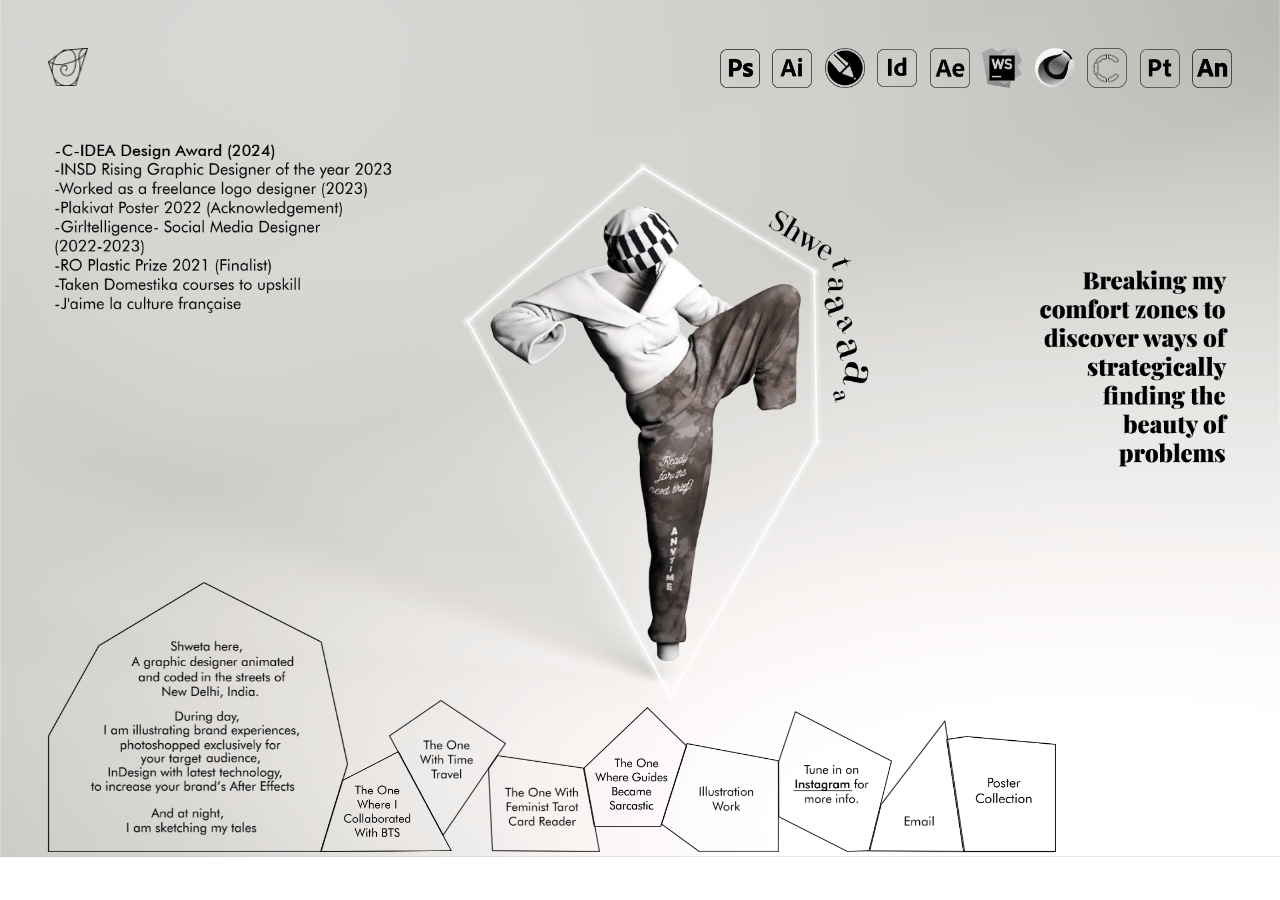
==== index.html @ ddedab8b "first commit" ====
<!DOCTYPE html>
<html lang="en">
<head>
    <meta charset="UTF-8">
    <meta http-equiv="X-UA-Compatible" content="IE=edge">
    <meta name="viewport" content="width=device-width, initial-scale=1.0">
    <link rel="preconnect" href="https://fonts.googleapis.com">
    <link rel="preconnect" href="https://fonts.gstatic.com" crossorigin>
    <link href="https://fonts.googleapis.com/css2?family=Poppins:wght@600&display=swap" rel="stylesheet">
    <link rel="preconnect" href="https://fonts.googleapis.com">
    <link rel="preconnect" href="https://fonts.gstatic.com" crossorigin>
    <link href="https://fonts.googleapis.com/css2?family=Didact+Gothic&display=swap" rel="stylesheet">
    <link rel="preconnect" href="https://fonts.googleapis.com">
    <link rel="preconnect" href="https://fonts.gstatic.com" crossorigin>
    <link href="https://fonts.googleapis.com/css2?family=Playfair+Display:wght@700&display=swap" rel="stylesheet">
    <link rel="icon" type="image/x-icon" href="Images/Logos/favicon.svg">
    <link rel="stylesheet" href="bs/css/bootstrap.css">
    <link rel="stylesheet" href="bs/css/mdb.css">
    <link rel="stylesheet" href="bs/css/style.css">
    <link rel="stylesheet" media="(max-width:1000px)" href="mobile.css">
    <link rel="stylesheet" media="(min-width:1001px) and (max-width:1320px)" href="laptop.css">
    <link rel="stylesheet" media="(min-width:1321px)" href="wide.css">
    <title>Shweta | Portfolio</title>

    <style>

        
        ::-webkit-scrollbar {
            display: none;
            -ms-overflow-style: none;  /* IE and Edge */
            scrollbar-width: none;  /* Firefox */
        }
        .screen {
            position: relative;
        }

        .nav-link {
            text-align:center !important;
            font-family: 'Didact Gothic', sans serif !important;
            font-size: large;
            text-decoration: underline !important;
        }

            .navbar{
                z-index: 10 !important;
                height: 10vh;
                transition: height 1s ease-in-out;
                box-shadow: none;
            }

            .navbar-nav{
                margin: 0;
                padding: 0;
                display: flex;
                align-items: center;
                justify-content: center;
                height: 80vh;

            }

            .navbar.active{
                height: 10vh;
            }

            .navbar-collapse{
                background-color: #000000;
                padding: 20px;
                position: fixed;
                top: 10vh;
                left: 0;
                width: 100%;
                height: 90vh;
                overflow-y: auto;

            }

            .navbar.active .navbar-collapse{
                display: block;
            }
            .bg-nav{
                background-color: #000000;
            }



        .content-above{
            position: absolute;
            width: 100%;
        }
        .top_bar{
            display: flex;
            justify-content: space-between;
            width: 100%;
        }
        .about, .projects{
            bottom: 0;
            position: fixed;
        }


        .main_image{
            width: 100%;
        }
        .image-container{
            position: relative;
            z-index: -1;
        }
        .overlay-image{
            position: absolute;
            top: 0;
            bottom: 0;
            z-index: 1;
        }

        h1{
            font-family: 'Playfair Display', serif;
        }
        p{
            font-family: Arial, Helvetica, sans-serif;

        }



    </style>
</head>
<body>

<!-----------Start------------->

<div class="screen">

    <!---------------------Navbar------------------->
    <nav class="navbar navbar-expand-lg navbar-dark bg-nav px-5">
        <a class="navbar-brand" href="#">
            <img src="Images/Logos/Logo_white.png" class="small_logo">
        </a>
        <button class="navbar-toggler" type="button" data-toggle="collapse" data-target="#navbarSupportedContent" aria-controls="navbarSupportedContent" aria-expanded="false" aria-label="Toggle navigation" onclick="toggleNavbar()">
            <span class="navbar-toggler-icon"></span>
        </button>

        <div class="collapse navbar-collapse" id="navbarSupportedContent">
            <ul class="navbar-nav m-auto">
                <li class="nav-item">
                    <a href="BTS.html" class="nav-link">The One Where I collaborated with BTS</a>
                </li>
                <li class="nav-item">
                    <a href="Jane.html" class="nav-link">The One With Comical Direction</a>
                </li>
                <li class="nav-item">
                    <a href="Card.html" class="nav-link">The One With Feminist Tarot Card Reader</a>
                </li>
                <li class="nav-item">
                    <a href="Tanjo_noto.html" class="nav-link">The One Where Guides Became Sarcastic</a>
                </li>
                <li class="nav-item">
                    <a href="Poster_Collection.html" class="nav-link">Poster Collection</a>
                </li>
                <li class="nav-item">
                    <a href="https://www.instagram.com/shweta_feed/" target="_blank" class="nav-link">Instagram</a>
                </li>
                <li class="nav-item">
                    <a href="mailto: shweta2861@gmail.com" target="_blank" class="nav-link">Email</a>
                </li>

            </ul>
        </div>
    </nav>

    <!---------------Content above the image-------------->

    <div class="content-above">


        <!--------------------------Wide_screen's_Navbar------------------------>

        <div class="top_bar">


            <!----------------------logo------------------>
            <div class="p-5 logo">
                <a href="index.html"><img src="Images/Logos/Main_logo.png" class="main_logo" onmouseover="this.src='Images/Logos/Main_logo_black.png'"
                                          onmouseout="this.src='Images/Logos/Main_logo.png'"></a>
            </div>

            <!------------------------Software Logos------------------------>
            <div class="p-5 software">
                <img src="Images/Logos/Photoshop_bw.png" class="icons ml-2" onmouseover="this.src='Images/Logos/Photoshop_logo.png'"
                     onmouseout="this.src='Images/Logos/Photoshop_bw.png'">
                <img src="Images/Logos/Illustrator_bw.png" class="icons ml-2" onmouseover="this.src='Images/Logos/Illustrator-Logo.png'"
                     onmouseout="this.src='Images/Logos/Illustrator_bw.png'">
                <img src="Images/Logos/Corel_bw.png" class="icons ml-2" onmouseover="this.src='Images/Logos/Corel_Draw_logo.png'"
                     onmouseout="this.src='Images/Logos/Corel_bw.png'">
                <img src="Images/Logos/InDesign_bw.png" class="icons ml-2" onmouseover="this.src='Images/Logos/InDesign-logo.png'"
                     onmouseout="this.src='Images/Logos/InDesign_bw.png'">
                <img src="Images/Logos/After_effects_bw.png" class="icons ml-2" onmouseover="this.src='Images/Logos/AE_logo.png'"
                     onmouseout="this.src='Images/Logos/After_effects_bw.png'">
                <img src="Images/Logos/webstorm_bw.png" class="icons ml-2" onmouseover="this.src='Images/Logos/webstorm-logo.png'"
                     onmouseout="this.src='Images/Logos/webstorm_bw.png'">
                <img src="Images/Logos/Cinema%204d_bw.png" class="icons ml-2" onmouseover="this.src='Images/Logos/Cinema%204d_logo.png'"
                     onmouseout="this.src='Images/Logos/Cinema%204d_bw.png'">
                <img src="Images/Logos/CLO_logo_bw.png" class="icons ml-2" onmouseover="this.src='Images/Logos/CLO_logo.png'"
                     onmouseout="this.src='Images/Logos/CLO_logo_bw.png'">
                <img src="Images/Logos/painter_bw.png" class="icons ml-2" onmouseover="this.src='Images/Logos/painter_logo.png'"
                     onmouseout="this.src='Images/Logos/painter_bw.png'">
                <img src="Images/Logos/Animate_bw.png" class="icons ml-2" onmouseover="this.src='Images/Logos/Animate_logo.png'"
                     onmouseout="this.src='Images/Logos/Animate_bw.png'">
            </div>

        </div>

        <!------------------------------Social Media------------------------------->
        <div class="projects pb-5">
            <a href="Poster_Collection.html"><img src="Images/Home_Page/Linked_01.png" class="sub_head_08" onmouseover="this.src='Images/Home_Page/Linked_02.png'"
                 onmouseout="this.src='Images/Home_Page/Linked_01.png'"></a>
        </div>

        <div class="projects pb-5">
            <a href="mailto: shweta2861@gmail.com" target="_blank"><img src="Images/Home_Page/Email_01.png" class="sub_head_07" onmouseover="this.src='Images/Home_Page/Email_02.png'"
                                                                        onmouseout="this.src='Images/Home_Page/Email_01.png'">
            </a>
        </div>

        <div class="projects pb-5">
            <a href="https://www.instagram.com/shweta_feed/" target="_blank">
                <img src="Images/Home_Page/Insta_01.png" class="sub_head_06" onmouseover="this.src='Images/Home_Page/Insta_02.png'"
                     onmouseout="this.src='Images/Home_Page/Insta_01.png'">
            </a>
        </div>

        <!------------------------------Projects------------------------------->

        <div class="projects pb-5">
            <a href="Illustrations.html"><img src="Images/Home_Page/Illustration_01.png" class="sub_head_05" onmouseover="this.src='Images/Home_Page/Illustration_02.png'"
                 onmouseout="this.src='Images/Home_Page/Illustration_01.png'"></a>
        </div>

        <div class="projects pb-5">
            <a href="Tanjo_noto.html"><img src="Images/Home_Page/Project_4a.png" class="sub_head_04" onmouseover="this.src='Images/Home_Page/Project_4b.png'"
                                           onmouseout="this.src='Images/Home_Page/Project_4a.png'"></a>
        </div>

        <div class="projects pb-5">
            <a href="Card.html"><img src="Images/Home_Page/Project_3a.png" class="sub_head_03" onmouseover="this.src='Images/Home_Page/Project_3b.png'"
                                     onmouseout="this.src='Images/Home_Page/Project_3a.png'"></a>
        </div>

        <div class="projects pb-5">
            <a href="Jane.html"><img src="Images/Home_Page/Project_2a.png" class="sub_head_02" onmouseover="this.src='Images/Home_Page/Project_2b.png'"
                                     onmouseout="this.src='Images/Home_Page/Project_2a.png'"></a>
        </div>

        <div class="projects pb-5">
            <a href="BTS.html"><img src="Images/Home_Page/Project_1a.png" class="sub_head_01" onmouseover="this.src='Images/Home_Page/Project_1b.png'"
                 onmouseout="this.src='Images/Home_Page/Project_1a.png'"></a>
        </div>

        <!------------------------------About------------------------------->
        <div class="about pl-5 pb-5">
            <img src="Images/Home_Page/Hello_01.png" class="hello" onmouseover="this.src='Images/Home_Page/Hello_02.png'"
                 onmouseout="this.src='Images/Home_Page/Hello_01.png'">
        </div>


    </div>



    <!-------------------------Background Image---------------------->
    <div>

       <picture>
            <!-- Source for wide screens -->
            <source media="(min-width: 1321px)" class="main_image" srcset="Images/Home_Page/BG-01.png">

            <!-- Source for large screens -->
            <source media="(min-width: 1001px)" class="main_image" srcset="Images/Home_Page/BG-02.png">

            <!-- Default source for small screens -->
            <img src="Images/Home_Page/BG-03.png" class="main_image" alt="Your Image">
        </picture>

    </div>
    
    <div class="row context m-4">
        <div class="col-md-6 p-5">
            <h1>Things about me!</h1>
            <p>
                - C-IDEA Design Award (2024) <br>
                - INSD Rising Graphic Designer of the year 2023 <br>
                - Worked as a freelance logo designer (2023) <br>
                - RO Plastic Prize 2021 (Finalist) <br>
                - Girltelligence- Social Media Designer (2022-2023) <br>
- Plakivat Poster 2022 (Acknowledgement) <br>
- Taken Domestika courses to upskill <br>
- J'aime la culture française
            </p>
            
        </div>
        <div class="col-md-6 p-5">
            <img src="Images/Home_Page/Hello_01.png" width="100%" alt="">
        </div>
    </div>





<script src="bs/js/jquery.js"></script>
<script>
    var $jq = jQuery.noConflict();
</script>
<script src="bs/js/popper.js"></script>
<script src="bs/js/bootstrap.js"></script>
<script src="bs/js/mdb.js"></script>

</body>
</html>
---- bs/css/style.css ----
.navbar{
    padding-left: 15vh;
    padding-right: 15vh;
}

.right-align{
   text-align: right;
}

.right-text-padding{
    padding-top: 20vh !important;
    padding-bottom: 20vh !important;
    padding-left: 20vh !important;
}

.top-margin{
    margin-top: 20vh !important;
    margin-bottom: 20vh !important;
}
---- mobile.css ----
body{
    margin: 0;
    padding: 0;
}

.main_logo{
    display: none;
}
.small_logo{
    width: 40px;
}

.icons{
    display: none;
}

.hello{
    display: none;
}

.sub_head_01{
    display: none;
}

.sub_head_02{
    display: none;
}

.sub_head_03{
    display: none;
}

.sub_head_04{
    display: none;
}

.sub_head_05{
    display: none;
}

.sub_head_06{
    display: none;
}

.sub_head_07{
    display: none;
}

.sub_head_08{
    display: none;
}

.blank{
    display: none;
}

.padding_row_image{
    margin-top: 20px;
}

#tarotCardContainer{
    display: none;
}
---- laptop.css ----
body{
    overflow: hidden;
    margin: 0;
    padding: 0;
    box-sizing: border-box;
}

.main_logo{
    width: 40px;
}

.icons{
    width: 40px;
}

.hello{
    width: 300px;
}

.sub_head_01{
    width: 132px;
    margin-left: 320px;
}

.sub_head_02{
    width: 117px;
    margin-left: 389px;
    margin-bottom: 16px;
}

.sub_head_03{
    width: 112px;
    margin-left: 488px;
}

.sub_head_04{
    width: 104px;
    margin-left: 583px;
    margin-bottom: 25px;
}

.sub_head_05{
    width: 118px;
    margin-left: 661px;
}

.sub_head_06{
    width: 114px;
    margin-left: 778px;
}

.sub_head_07{
    width: 96px;
    margin-left: 869px;
}

.sub_head_08{
    width: 110px;
    margin-left: 946px;
}

.navbar{
    display: none !important;
}

.context{
    display: none;
}
---- wide.css ----
body{
    overflow: hidden;
    margin: 0;
    padding: 0;
    box-sizing: border-box;
}

.main_logo{
    width: 40px;
}

.icons{
    width: 40px;
}

.hello{
    width: 300px;
}

.sub_head_01{
    width: 132px;
    margin-left: 320px;
}

.sub_head_02{
    width: 117px;
    margin-left: 389px;
    margin-bottom: 16px;
}

.sub_head_03{
    width: 112px;
    margin-left: 488px;
}

.sub_head_04{
    width: 104px;
    margin-left: 583px;
    margin-bottom: 25px;
}

.sub_head_05{
    width: 118px;
    margin-left: 881px;
}

.sub_head_06{
    width: 114px;
    margin-left: 998px;
}

.sub_head_07{
    width: 96px;
    margin-left: 1089px;
}

.sub_head_08{
    width: 110px;
    margin-left: 1166px;
}

.navbar{
    display: none !important;
}
.context{
    display: none;
}
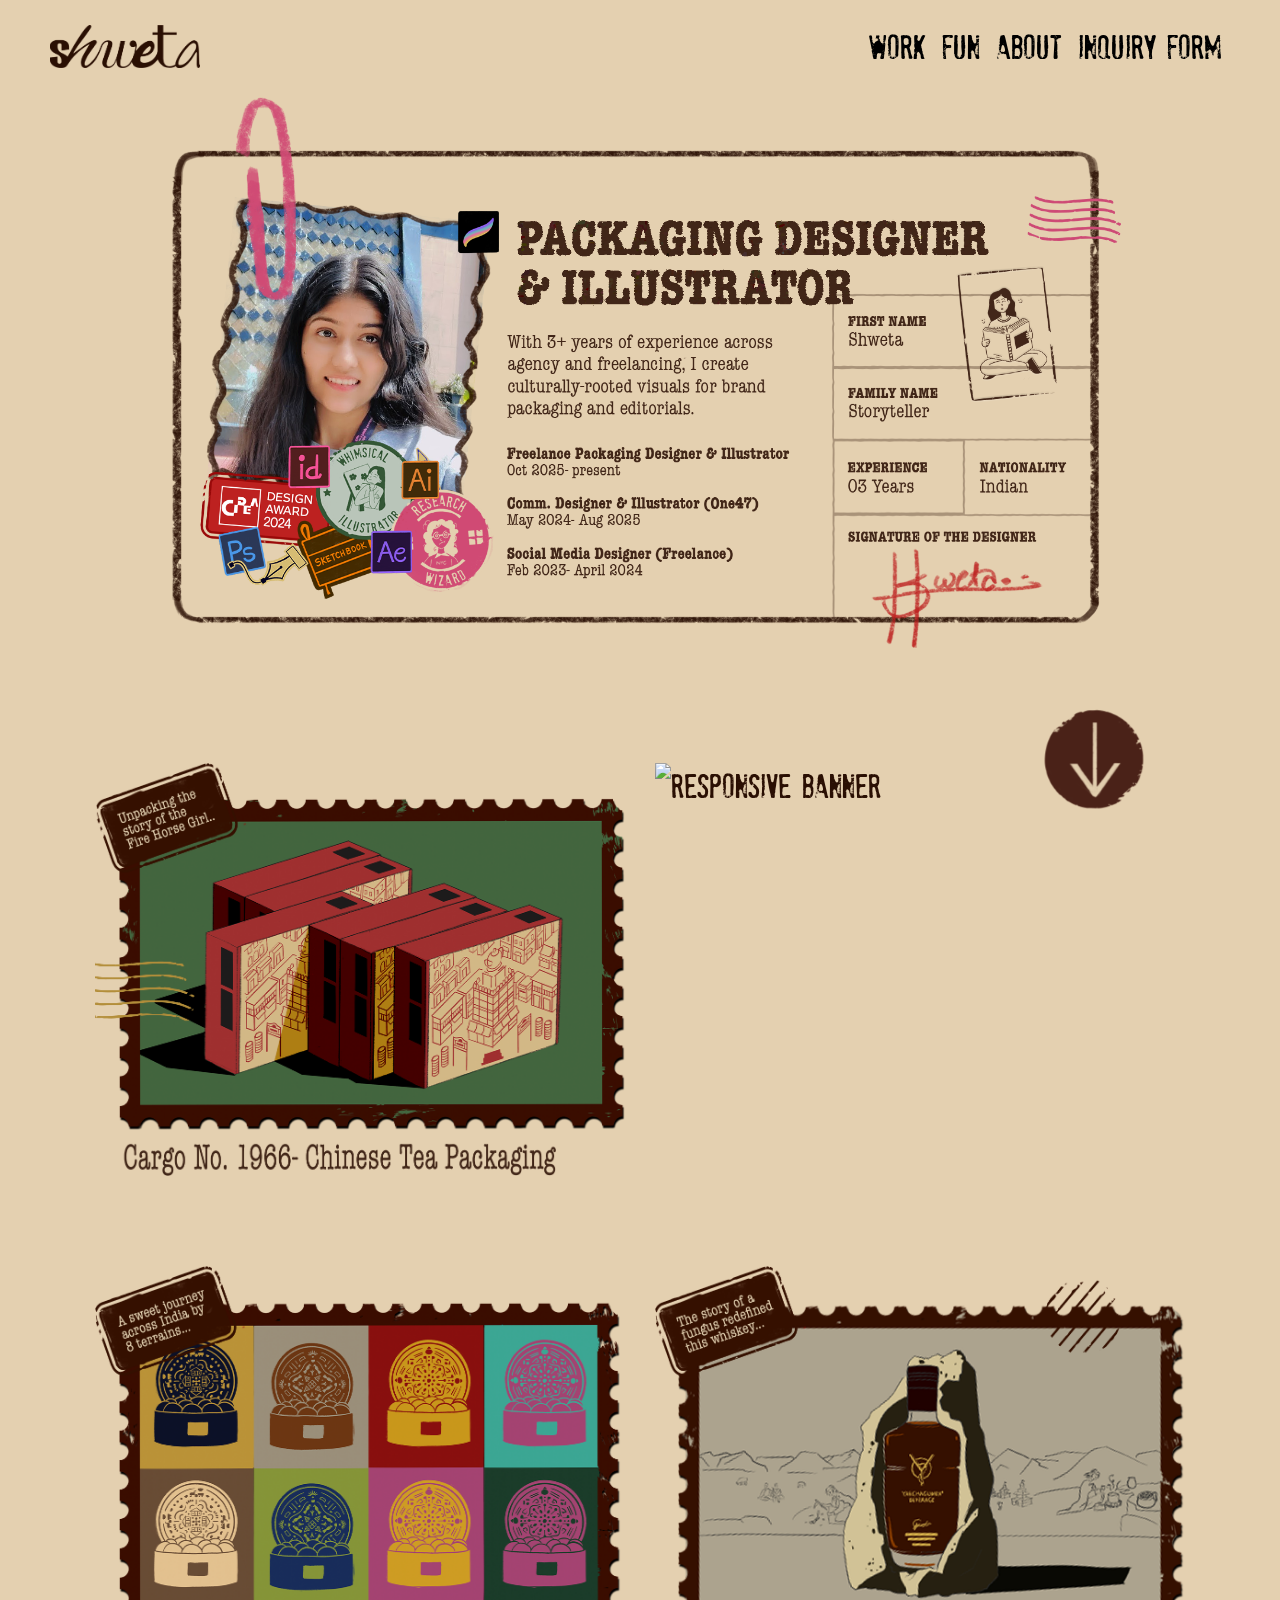
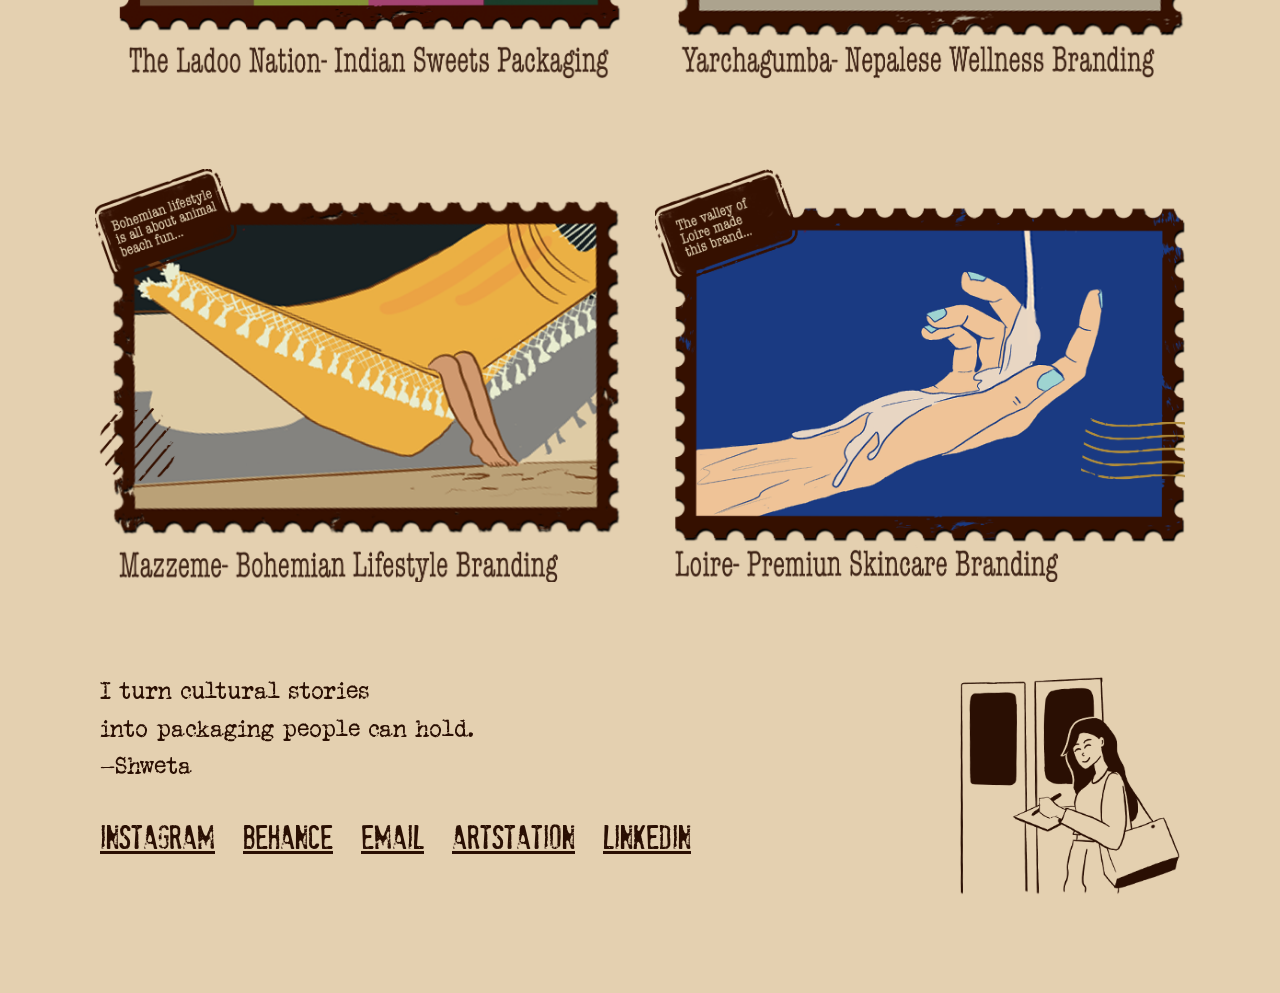
==== commit 2c63d27b: "Fresh start with optimized images" ====
--- a/index.html
+++ b/index.html
@@ -1,319 +1,435 @@
-<!DOCTYPE html>
-<html lang="en">
-<head>
-    <meta charset="UTF-8">
-    <meta http-equiv="X-UA-Compatible" content="IE=edge">
-    <meta name="viewport" content="width=device-width, initial-scale=1.0">
-    <link rel="preconnect" href="https://fonts.googleapis.com">
-    <link rel="preconnect" href="https://fonts.gstatic.com" crossorigin>
-    <link href="https://fonts.googleapis.com/css2?family=Poppins:wght@600&display=swap" rel="stylesheet">
-    <link rel="preconnect" href="https://fonts.googleapis.com">
-    <link rel="preconnect" href="https://fonts.gstatic.com" crossorigin>
-    <link href="https://fonts.googleapis.com/css2?family=Didact+Gothic&display=swap" rel="stylesheet">
-    <link rel="preconnect" href="https://fonts.googleapis.com">
-    <link rel="preconnect" href="https://fonts.gstatic.com" crossorigin>
-    <link href="https://fonts.googleapis.com/css2?family=Playfair+Display:wght@700&display=swap" rel="stylesheet">
-    <link rel="icon" type="image/x-icon" href="Images/Logos/favicon.svg">
-    <link rel="stylesheet" href="bs/css/bootstrap.css">
-    <link rel="stylesheet" href="bs/css/mdb.css">
-    <link rel="stylesheet" href="bs/css/style.css">
-    <link rel="stylesheet" media="(max-width:1000px)" href="mobile.css">
-    <link rel="stylesheet" media="(min-width:1001px) and (max-width:1320px)" href="laptop.css">
-    <link rel="stylesheet" media="(min-width:1321px)" href="wide.css">
-    <title>Shweta | Portfolio</title>
-
-    <style>
-
-        
-        ::-webkit-scrollbar {
-            display: none;
-            -ms-overflow-style: none;  /* IE and Edge */
-            scrollbar-width: none;  /* Firefox */
-        }
-        .screen {
-            position: relative;
-        }
-
-        .nav-link {
-            text-align:center !important;
-            font-family: 'Didact Gothic', sans serif !important;
-            font-size: large;
-            text-decoration: underline !important;
-        }
-
-            .navbar{
-                z-index: 10 !important;
-                height: 10vh;
-                transition: height 1s ease-in-out;
-                box-shadow: none;
-            }
-
-            .navbar-nav{
-                margin: 0;
-                padding: 0;
-                display: flex;
-                align-items: center;
-                justify-content: center;
-                height: 80vh;
-
-            }
-
-            .navbar.active{
-                height: 10vh;
-            }
-
-            .navbar-collapse{
-                background-color: #000000;
-                padding: 20px;
-                position: fixed;
-                top: 10vh;
-                left: 0;
-                width: 100%;
-                height: 90vh;
-                overflow-y: auto;
-
-            }
-
-            .navbar.active .navbar-collapse{
-                display: block;
-            }
-            .bg-nav{
-                background-color: #000000;
-            }
-
-
-
-        .content-above{
-            position: absolute;
-            width: 100%;
-        }
-        .top_bar{
-            display: flex;
-            justify-content: space-between;
-            width: 100%;
-        }
-        .about, .projects{
-            bottom: 0;
-            position: fixed;
-        }
-
-
-        .main_image{
-            width: 100%;
-        }
-        .image-container{
-            position: relative;
-            z-index: -1;
-        }
-        .overlay-image{
-            position: absolute;
-            top: 0;
-            bottom: 0;
-            z-index: 1;
-        }
-
-        h1{
-            font-family: 'Playfair Display', serif;
-        }
-        p{
-            font-family: Arial, Helvetica, sans-serif;
-
-        }
-
-
-
-    </style>
-</head>
-<body>
-
-<!-----------Start------------->
-
-<div class="screen">
-
-    <!---------------------Navbar------------------->
-    <nav class="navbar navbar-expand-lg navbar-dark bg-nav px-5">
-        <a class="navbar-brand" href="#">
-            <img src="Images/Logos/Logo_white.png" class="small_logo">
-        </a>
-        <button class="navbar-toggler" type="button" data-toggle="collapse" data-target="#navbarSupportedContent" aria-controls="navbarSupportedContent" aria-expanded="false" aria-label="Toggle navigation" onclick="toggleNavbar()">
-            <span class="navbar-toggler-icon"></span>
-        </button>
-
-        <div class="collapse navbar-collapse" id="navbarSupportedContent">
-            <ul class="navbar-nav m-auto">
-                <li class="nav-item">
-                    <a href="BTS.html" class="nav-link">The One Where I collaborated with BTS</a>
-                </li>
-                <li class="nav-item">
-                    <a href="Jane.html" class="nav-link">The One With Comical Direction</a>
-                </li>
-                <li class="nav-item">
-                    <a href="Card.html" class="nav-link">The One With Feminist Tarot Card Reader</a>
-                </li>
-                <li class="nav-item">
-                    <a href="Tanjo_noto.html" class="nav-link">The One Where Guides Became Sarcastic</a>
-                </li>
-                <li class="nav-item">
-                    <a href="Poster_Collection.html" class="nav-link">Poster Collection</a>
-                </li>
-                <li class="nav-item">
-                    <a href="https://www.instagram.com/shweta_feed/" target="_blank" class="nav-link">Instagram</a>
-                </li>
-                <li class="nav-item">
-                    <a href="mailto: shweta2861@gmail.com" target="_blank" class="nav-link">Email</a>
-                </li>
-
-            </ul>
-        </div>
-    </nav>
-
-    <!---------------Content above the image-------------->
-
-    <div class="content-above">
-
-
-        <!--------------------------Wide_screen's_Navbar------------------------>
-
-        <div class="top_bar">
-
-
-            <!----------------------logo------------------>
-            <div class="p-5 logo">
-                <a href="index.html"><img src="Images/Logos/Main_logo.png" class="main_logo" onmouseover="this.src='Images/Logos/Main_logo_black.png'"
-                                          onmouseout="this.src='Images/Logos/Main_logo.png'"></a>
-            </div>
-
-            <!------------------------Software Logos------------------------>
-            <div class="p-5 software">
-                <img src="Images/Logos/Photoshop_bw.png" class="icons ml-2" onmouseover="this.src='Images/Logos/Photoshop_logo.png'"
-                     onmouseout="this.src='Images/Logos/Photoshop_bw.png'">
-                <img src="Images/Logos/Illustrator_bw.png" class="icons ml-2" onmouseover="this.src='Images/Logos/Illustrator-Logo.png'"
-                     onmouseout="this.src='Images/Logos/Illustrator_bw.png'">
-                <img src="Images/Logos/Corel_bw.png" class="icons ml-2" onmouseover="this.src='Images/Logos/Corel_Draw_logo.png'"
-                     onmouseout="this.src='Images/Logos/Corel_bw.png'">
-                <img src="Images/Logos/InDesign_bw.png" class="icons ml-2" onmouseover="this.src='Images/Logos/InDesign-logo.png'"
-                     onmouseout="this.src='Images/Logos/InDesign_bw.png'">
-                <img src="Images/Logos/After_effects_bw.png" class="icons ml-2" onmouseover="this.src='Images/Logos/AE_logo.png'"
-                     onmouseout="this.src='Images/Logos/After_effects_bw.png'">
-                <img src="Images/Logos/webstorm_bw.png" class="icons ml-2" onmouseover="this.src='Images/Logos/webstorm-logo.png'"
-                     onmouseout="this.src='Images/Logos/webstorm_bw.png'">
-                <img src="Images/Logos/Cinema%204d_bw.png" class="icons ml-2" onmouseover="this.src='Images/Logos/Cinema%204d_logo.png'"
-                     onmouseout="this.src='Images/Logos/Cinema%204d_bw.png'">
-                <img src="Images/Logos/CLO_logo_bw.png" class="icons ml-2" onmouseover="this.src='Images/Logos/CLO_logo.png'"
-                     onmouseout="this.src='Images/Logos/CLO_logo_bw.png'">
-                <img src="Images/Logos/painter_bw.png" class="icons ml-2" onmouseover="this.src='Images/Logos/painter_logo.png'"
-                     onmouseout="this.src='Images/Logos/painter_bw.png'">
-                <img src="Images/Logos/Animate_bw.png" class="icons ml-2" onmouseover="this.src='Images/Logos/Animate_logo.png'"
-                     onmouseout="this.src='Images/Logos/Animate_bw.png'">
-            </div>
-
-        </div>
-
-        <!------------------------------Social Media------------------------------->
-        <div class="projects pb-5">
-            <a href="Poster_Collection.html"><img src="Images/Home_Page/Linked_01.png" class="sub_head_08" onmouseover="this.src='Images/Home_Page/Linked_02.png'"
-                 onmouseout="this.src='Images/Home_Page/Linked_01.png'"></a>
-        </div>
-
-        <div class="projects pb-5">
-            <a href="mailto: shweta2861@gmail.com" target="_blank"><img src="Images/Home_Page/Email_01.png" class="sub_head_07" onmouseover="this.src='Images/Home_Page/Email_02.png'"
-                                                                        onmouseout="this.src='Images/Home_Page/Email_01.png'">
-            </a>
-        </div>
-
-        <div class="projects pb-5">
-            <a href="https://www.instagram.com/shweta_feed/" target="_blank">
-                <img src="Images/Home_Page/Insta_01.png" class="sub_head_06" onmouseover="this.src='Images/Home_Page/Insta_02.png'"
-                     onmouseout="this.src='Images/Home_Page/Insta_01.png'">
-            </a>
-        </div>
-
-        <!------------------------------Projects------------------------------->
-
-        <div class="projects pb-5">
-            <a href="Illustrations.html"><img src="Images/Home_Page/Illustration_01.png" class="sub_head_05" onmouseover="this.src='Images/Home_Page/Illustration_02.png'"
-                 onmouseout="this.src='Images/Home_Page/Illustration_01.png'"></a>
-        </div>
-
-        <div class="projects pb-5">
-            <a href="Tanjo_noto.html"><img src="Images/Home_Page/Project_4a.png" class="sub_head_04" onmouseover="this.src='Images/Home_Page/Project_4b.png'"
-                                           onmouseout="this.src='Images/Home_Page/Project_4a.png'"></a>
-        </div>
-
-        <div class="projects pb-5">
-            <a href="Card.html"><img src="Images/Home_Page/Project_3a.png" class="sub_head_03" onmouseover="this.src='Images/Home_Page/Project_3b.png'"
-                                     onmouseout="this.src='Images/Home_Page/Project_3a.png'"></a>
-        </div>
-
-        <div class="projects pb-5">
-            <a href="Jane.html"><img src="Images/Home_Page/Project_2a.png" class="sub_head_02" onmouseover="this.src='Images/Home_Page/Project_2b.png'"
-                                     onmouseout="this.src='Images/Home_Page/Project_2a.png'"></a>
-        </div>
-
-        <div class="projects pb-5">
-            <a href="BTS.html"><img src="Images/Home_Page/Project_1a.png" class="sub_head_01" onmouseover="this.src='Images/Home_Page/Project_1b.png'"
-                 onmouseout="this.src='Images/Home_Page/Project_1a.png'"></a>
-        </div>
-
-        <!------------------------------About------------------------------->
-        <div class="about pl-5 pb-5">
-            <img src="Images/Home_Page/Hello_01.png" class="hello" onmouseover="this.src='Images/Home_Page/Hello_02.png'"
-                 onmouseout="this.src='Images/Home_Page/Hello_01.png'">
-        </div>
-
-
-    </div>
-
-
-
-    <!-------------------------Background Image---------------------->
-    <div>
-
-       <picture>
-            <!-- Source for wide screens -->
-            <source media="(min-width: 1321px)" class="main_image" srcset="Images/Home_Page/BG-01.png">
-
-            <!-- Source for large screens -->
-            <source media="(min-width: 1001px)" class="main_image" srcset="Images/Home_Page/BG-02.png">
-
-            <!-- Default source for small screens -->
-            <img src="Images/Home_Page/BG-03.png" class="main_image" alt="Your Image">
-        </picture>
-
-    </div>
-    
-    <div class="row context m-4">
-        <div class="col-md-6 p-5">
-            <h1>Things about me!</h1>
-            <p>
-                - C-IDEA Design Award (2024) <br>
-                - INSD Rising Graphic Designer of the year 2023 <br>
-                - Worked as a freelance logo designer (2023) <br>
-                - RO Plastic Prize 2021 (Finalist) <br>
-                - Girltelligence- Social Media Designer (2022-2023) <br>
-- Plakivat Poster 2022 (Acknowledgement) <br>
-- Taken Domestika courses to upskill <br>
-- J'aime la culture française
-            </p>
-            
-        </div>
-        <div class="col-md-6 p-5">
-            <img src="Images/Home_Page/Hello_01.png" width="100%" alt="">
-        </div>
-    </div>
-
-
-
-
-
-<script src="bs/js/jquery.js"></script>
-<script>
-    var $jq = jQuery.noConflict();
-</script>
-<script src="bs/js/popper.js"></script>
-<script src="bs/js/bootstrap.js"></script>
-<script src="bs/js/mdb.js"></script>
-
-</body>
-</html>
-
+<!DOCTYPE html>
+<html lang="en">
+<head>
+    <meta charset="UTF-8">
+    <meta http-equiv="X-UA-Compatible" content="IE=edge">
+    <meta name="viewport" content="width=device-width, initial-scale=1.0">
+    <link rel="icon" type="image/x-icon" href="Images/favicon.svg">
+    <link rel="stylesheet" href="bs/css/bootstrap.css">
+    <link rel="stylesheet" href="bs/css/mdb.css">
+    <link rel="stylesheet" href="bs/css/style.css">
+    <link rel="stylesheet" media="(max-width:500px)" href="mobile.css">
+    <link rel="stylesheet" media="(min-width:501px) and (max-width:768px)" href="tablet.css">
+    <link rel="stylesheet" media="(min-width:769px) and (max-width:1200px)" href="laptop.css">
+    <link rel="stylesheet" media="(min-width:1201px)" href="wide.css">
+    <title>Shweta | Portfolio</title>
+
+    <style>
+
+        html {
+            scroll-behavior: smooth;
+        }
+
+        .custom-cursor {
+            cursor: url('Images/cursor.png'), pointer;
+        }
+
+   
+        @font-face {
+            font-family: "MyCustomFont";
+            src: url("Images/FONTS/SPETETRIAL.ttf") format("truetype");
+        }
+
+        @font-face {
+            font-family: "Typewritter";
+            src: url("Images/FONTS/Old Typewriter Font.ttf") format("truetype");
+        }
+
+        @font-face {
+            font-family: "CG_R";
+            src: url("Images/FONTS/CormorantGaramond-Regular.ttf") format("truetype");
+        }
+
+        @font-face {
+            font-family: "CG_SB";
+            src: url("Images/FONTS/CormorantGaramond-SemiBold.ttf") format("truetype");
+        }
+
+        /* Existing navbar styling */
+        .navbar {
+            box-shadow: none !important;
+            position: sticky;
+            top: 0;
+            width: 100%;
+            z-index: 2;
+            background-color: #e4d0b0;
+        }
+
+        #image {
+             width: 8%;
+    position: fixed;
+    right: 10px;   /* adjust as needed */
+    bottom: 10px;
+    animation: floatUpDown 1.5s ease-in-out infinite;
+}
+
+@keyframes floatUpDown {
+    0% {
+        transform: translateY(0);
+    }
+    50% {
+        transform: translateY(-10px);
+    }
+    100% {
+        transform: translateY(0);
+    }
+}
+
+
+
+        @media (max-width: 991px) {
+            .navbar-collapse {
+                position: fixed;
+                top: 0;
+                left: 0;
+                width: 100%;
+                height: 100vh;
+                background-color: #e4d0b0;
+                font-size: 100px !important;
+                display: flex;
+                justify-content: center;
+                align-items: center;
+                text-align: center;
+                z-index: 9999;
+                opacity: 0;
+                transition: transform 0.45s ease-in-out, opacity 0.45s ease-in-out;
+            }
+
+            .navbar-collapse.show {
+                opacity: 1;
+            }
+
+            .navbar-nav {
+                margin-left: 0 !important;
+                display: flex;
+                flex-direction: column;
+                align-items: center;
+                font-size: 100px !important;
+            }
+
+            .navbar-nav .nav-link {
+                font-size: 32px;
+                margin-bottom: 25px;
+            }
+
+            .navbar-toggler {
+                position: relative;
+                z-index: 10000;
+            }
+
+            .navbar-collapse .nav-link {
+                font-size: 70px !important;
+                text-align: center;
+            }
+        }
+
+
+
+
+
+        .active-head{
+            color: grey !important;
+        }
+        a{
+            text-align: center;
+            font-family: "MyCustomFont", sans-serif;
+            color: #2a0f03;
+            font-size: 30px;
+        }
+        ::-webkit-scrollbar {
+            display: none;
+            -ms-overflow-style: none;  /* IE and Edge */
+            scrollbar-width: none;  /* Firefox */
+        }
+
+        #image {
+            position: fixed;
+            right: 0;
+            bottom: 0;
+            box-shadow: none;
+            z-index: 1;
+        }
+
+
+        body{
+            background-color: #e4d0b0;
+        }
+
+
+        .footer-box {
+            width: 100%;
+            display: flex;
+            justify-content: space-between;
+            align-items: flex-start; /* keeps text at top */
+            position: relative;
+        }
+
+        .footer-content {
+            max-width: 65%; /* prevents text from touching image */
+        }
+
+        .footer-img {
+            width: 220px; /* adjust as needed */
+        }
+
+        /* Hide image on mobile */
+        @media (max-width: 767px) {
+            .footer-box {
+                flex-direction: column;
+                height: auto;
+            }
+
+            .footer-img {
+                display: none;
+            }
+
+            .footer-content {
+                max-width: 100%;
+            }
+        }
+
+        .footer-text{
+            font-family: 'Typewritter', sans-serif;
+            color: #2a0f03 !important;
+        }
+        .links{
+            font-family: 'Typewritter', sans-serif;
+        }
+        .links a{
+            color: #2a0f03 !important;
+            margin-right: 20px;
+        }
+
+
+    </style>
+</head>
+<body>
+
+<!--------------navbar-------------->
+<nav class="navbar navbar-expand-lg navbar-light bg-white py-3">
+    <a class="navbar-brand" href="index.html">
+        <img src="Images/Home_Page/LOGO.png" class="custom-cursor" width="150px">
+    </a>
+    <button class="navbar-toggler" data-toggle="collapse" data-target="#simpleNavbar">
+        <span class="navbar-toggler-icon custom-cursor"></span>
+    </button>
+    <div class="collapse navbar-collapse" id="simpleNavbar">
+        <ul class="navbar-nav ml-auto">
+            <li class="nav-item">
+                <a class="nav-link custom-cursor" href="javascript:void(0);" onclick="scrollToWork()"><b>WORK</b></a>
+            </li>
+            <li class="nav-item">
+                <a class="nav-link custom-cursor" href="FUN.html"><b>FUN</b></a>
+            </li>
+            <li class="nav-item">
+                <a class="nav-link custom-cursor" href="About_Me.html"><b>ABOUT</b></a>
+            </li>
+            <li class="nav-item">
+                <a class="nav-link custom-cursor" 
+                href="https://docs.google.com/forms/d/e/1FAIpQLSdeJjcSRHs5UflgBBEeQ8RpbPPujn-58fu4Ey90vSHNv7bhVg/viewform?usp=sharing&ouid=106937313561747509310" target="_blank"><b>INQUIRY FORM</b></a>
+            </li>
+        </ul>
+    </div>
+</nav>
+
+<!----------------------Content------------------->
+<div class="matter main-body mb-5">
+
+    <div>
+        <img id="image" src="Images/Home_Page/ARROW.png" alt="Rotating Image">
+    </div>
+    
+
+    <!-----------------Cover Image--------------->
+    <div>
+        <div class="cover-wrapper">
+    <a href="javascript:void(0);" onclick="scrollToWork()">
+        <picture>
+            <source srcset="Images/Home_Page/MOBILE_COVER.png" media="(max-width: 767px)">
+            <source srcset="Images/Home_Page/LAPTOP_COVER_02.png" width="100%" media="(min-width: 768px)">
+            <img src="Images/Home_Page/LAPTOP_COVER_02.png" width="100%" alt="Responsive banner">
+        </picture>
+    </a>
+</div>
+    </div>
+    <!-----------------Projects------------------------>
+
+
+    <div id="work" class="row laptop_image_padding">
+        <div class="col-md-6 mobile_margin_below">
+            <a href="CARGO.html">
+                <picture>
+                    <!-- Mobile first -->
+                    <source srcset="Images/Home_Page/CARGO.png" media="(max-width: 767px)">
+                    <!-- Desktop -->
+                    <source srcset="Images/Home_Page/CARGO.png" media="(min-width: 768px)">
+
+                    <!-- Fallback -->
+                    <img src="Images/Home_Page/CARGO.png" alt="Responsive banner" class="img-fluid">
+                </picture>
+            </a>
+           
+        </div>
+        <div class="col-md-6 mobile_margin_below">
+             <a href="Phalam.html">
+                <picture>
+                    <!-- Mobile first -->
+                    <source srcset="Images/Home_Page/Phalam.png" media="(max-width: 767px)">
+                    <!-- Desktop -->
+                    <source srcset="Images/Home_Page/Phalam.png" media="(min-width: 768px)">
+
+                    <!-- Fallback -->
+                    <img src="Images/Home_Page/Phalam.png" alt="Responsive banner" class="img-fluid">
+                </picture>
+            </a>
+        </div>
+    </div>
+
+
+    <div class="row laptop_image_padding">
+        <div class="col-md-6 mobile_margin_below">
+            <a href="LADOO.html">
+            <picture>
+                <!-- Mobile first -->
+                <source srcset="Images/Home_Page/LADOO.png" media="(max-width: 767px)">
+                <!-- Desktop -->
+                <source srcset="Images/Home_Page/LADOO.png" media="(min-width: 768px)">
+
+                <!-- Fallback -->
+                <img src="Images/Home_Page/LADOO.png" alt="Responsive banner" class="img-fluid">
+            </picture>
+        </a>
+        </div>
+        <div class="col-md-6 mobile_margin_below">
+            <a href="YARCHAGUMBA.html">
+                <picture>
+                    <!-- Mobile first -->
+                    <source srcset="Images/Home_Page/YARCHA.png" media="(max-width: 767px)">
+                    <!-- Desktop -->
+                    <source srcset="Images/Home_Page/YARCHA.png" media="(min-width: 768px)">
+
+                    <!-- Fallback -->
+                    <img src="Images/Home_Page/YARCHA.png" alt="Responsive banner" class="img-fluid">
+                </picture>
+            </a>
+        </div>
+    </div>
+
+     <div class="row laptop_image_padding">
+        <div class="col-md-6 mobile_margin_below">
+            <a href="MAZZEME.html">
+            <picture>
+                <!-- Mobile first -->
+                <source srcset="Images/Home_Page/MAZZEME.png" media="(max-width: 767px)">
+                <!-- Desktop -->
+                <source srcset="Images/Home_Page/MAZZEME.png" media="(min-width: 768px)">
+
+                <!-- Fallback -->
+                <img src="Images/Home_Page/MAZZEME.png" alt="Responsive banner" class="img-fluid">
+            </picture>
+        </a>
+        </div>
+        <div class="col-md-6 mobile_margin_below">
+            <a href="LOIRE.html">
+                <picture>
+                    <!-- Mobile first -->
+                    <source srcset="Images/Home_Page/LOIRE.png" media="(max-width: 767px)">
+                    <!-- Desktop -->
+                    <source srcset="Images/Home_Page/LOIRE.png" media="(min-width: 768px)">
+
+                    <!-- Fallback -->
+                    <img src="Images/Home_Page/LOIRE.png" alt="Responsive banner" class="img-fluid">
+                </picture>
+            </a>
+        </div>
+    </div>
+
+
+
+    <!----------------Footer---------------------->
+
+    <div class="footer-box padding-text">
+        <div class="footer-content">
+            <div class="footer-text">
+                <b>
+                    I turn cultural stories <br>into packaging people can hold.
+                    <br>-Shweta
+                </b>
+            </div>
+
+            <div class="links mt-4">
+                <a href="https://www.instagram.com/shweta_feed/" target="_blank" class="custom-cursor"><u>Instagram</u></a>
+                <a href="https://www.behance.net/shwetasingh43" target="_blank" class="custom-cursor"><u>Behance</u></a>
+                <a href="mailto:shweta2861@gmail.com" target="_blank" class="custom-cursor"><u>Email</u></a>
+                <a href="https://www.artstation.com/shweta6" target="_blank" class="custom-cursor"><u>ArtStation</u></a>
+                <a href="https://www.linkedin.com/in/shweta-0609aa222/" target="_blank" class="custom-cursor"><u>LinkedIn</u></a>
+            </div>
+        </div>
+
+        <img src="Images/Home_Page/footer_image.png" class="footer-img" alt="footer image">
+    </div>
+
+    <script id="fixscroll">
+function scrollToWork() {
+    document.getElementById("work").scrollIntoView({
+        behavior: "smooth"
+    });
+}
+</script>
+
+<!------------
+    <script>
+        const image = document.getElementById('image');
+        let isScrolling = false;
+        let rotationInterval;
+        let rotationAngle = 0;
+        const rotationSpeed = 1; // Adjust the rotation speed as needed
+
+        function rotateImage() {
+            rotationAngle += rotationSpeed;
+            image.style.transform = `rotate(${rotationAngle}deg)`;
+        }
+
+        function startRotation() {
+            rotationInterval = setInterval(() => {
+                rotateImage();
+            }, 4); // Adjust the rotation speed as needed
+        }
+
+        function stopRotation() {
+            clearInterval(rotationInterval);
+        }
+
+        function handleScroll() {
+            if (!isScrolling) {
+                isScrolling = true;
+                startRotation();
+            }
+
+            clearTimeout(isScrolling);
+            isScrolling = setTimeout(() => {
+                isScrolling = false;
+                stopRotation();
+            }, 200); // Adjust the delay value as needed
+        }
+
+        window.addEventListener('scroll', handleScroll);
+
+    </script>
+    ------->
+
+
+    <script src="bs/js/jquery.js"></script>
+    <script src="bs/js/popper.js"></script>
+    <script src="bs/js/bootstrap.js"></script>
+    <script src="bs/js/mdb.js"></script>
+
+    <script>
+        $(document).on('click', '.navbar-nav a', function() {
+            $('.navbar-collapse').collapse('hide');
+        });
+    </script>
+
+
+</body>
+</html>
--- a/bs/css/style.css
+++ b/bs/css/style.css
@@ -1,21 +1,21 @@
-
-
-.navbar{
-    padding-left: 15vh;
-    padding-right: 15vh;
-}
-
-.right-align{
-   text-align: right;
-}
-
-.right-text-padding{
-    padding-top: 20vh !important;
-    padding-bottom: 20vh !important;
-    padding-left: 20vh !important;
-}
-
-.top-margin{
-    margin-top: 20vh !important;
-    margin-bottom: 20vh !important;
+
+
+.navbar{
+    padding-left: 15vh;
+    padding-right: 15vh;
+}
+
+.right-align{
+   text-align: right;
+}
+
+.right-text-padding{
+    padding-top: 20vh !important;
+    padding-bottom: 20vh !important;
+    padding-left: 20vh !important;
+}
+
+.top-margin{
+    margin-top: 20vh !important;
+    margin-bottom: 20vh !important;
 }
--- a/mobile.css
+++ b/mobile.css
@@ -1,63 +1,61 @@
-body{
-    margin: 0;
-    padding: 0;
-}
-
-.main_logo{
-    display: none;
-}
-.small_logo{
-    width: 40px;
-}
-
-.icons{
-    display: none;
-}
-
-.hello{
-    display: none;
-}
-
-.sub_head_01{
-    display: none;
-}
-
-.sub_head_02{
-    display: none;
-}
-
-.sub_head_03{
-    display: none;
-}
-
-.sub_head_04{
-    display: none;
-}
-
-.sub_head_05{
-    display: none;
-}
-
-.sub_head_06{
-    display: none;
-}
-
-.sub_head_07{
-    display: none;
-}
-
-.sub_head_08{
-    display: none;
-}
-
-.blank{
-    display: none;
-}
-
-.padding_row_image{
-    margin-top: 20px;
-}
-
-#tarotCardContainer{
-    display: none;
-}+.matter{
+    margin-left: 20px;
+    margin-right: 20px;
+}
+
+#image{
+    visibility: hidden;
+}
+
+.mobile_margin_below{
+    margin-bottom: 20px !important;
+}
+
+.column {
+    -ms-flex: 100%;
+    flex: 100%;
+    max-width: 100%;
+}
+
+.navbar{
+    background-color: rgba(255,255,255,0) !important;
+    padding-right: 30px !important;
+    padding-left: 30px !important;
+}
+
+.padding-text{
+    padding-top: 15px;
+    font-size: 15px !important;
+}
+
+.case-study-text p {
+    font-size: 15px;
+}
+.case-study-text h3 {
+    font-size: 22px;
+}
+
+.project_margin{
+    margin-bottom: 10px;
+
+}
+
+ .two-img-row {
+
+  gap: 10px !important; /* center gutter size you can adjust anytime */
+  margin-left: 0;
+  margin-right: 0;
+}
+
+.links a{
+    font-size: 20px;
+}
+
+.black-matter{
+    padding-left: 30px;
+    background-color: black;
+    color: white;
+    padding-right: 20vh !important;
+}
+
+
--- a/tablet.css
+++ b/tablet.css
@@ -0,0 +1,53 @@
+.matter{
+    margin-left: 50px;
+    margin-right: 50px;
+}
+
+#image{
+    visibility: hidden;
+}
+
+.column {
+    -ms-flex: 50%;
+    flex: 50%;
+    max-width: 50%;
+}
+
+.mobile_margin_below{
+    margin-bottom: 20px !important;
+}
+
+.navbar{
+    background-color: rgba(255,255,255,0) !important;
+    padding-right: 40px !important;
+    padding-left: 40px !important;
+}
+
+.padding-text{
+    padding-top: 20px;
+    font-size: 17px;
+}
+
+.case-study-text p {
+    font-size: 17px;
+}
+.case-study-text h3 {
+    font-size: 26px;
+}
+
+.project_margin{
+    margin-bottom: 15px;
+}
+
+.links a{
+    font-size: 20px;
+}
+
+.black-matter{
+    padding-left: 50px;
+    background-color: black;
+    color: white;
+    padding-right: 20vh !important;
+}
+
+
--- a/laptop.css
+++ b/laptop.css
@@ -1,68 +1,53 @@
-body{
-    overflow: hidden;
-    margin: 0;
-    padding: 0;
-    box-sizing: border-box;
-}
-
-.main_logo{
-    width: 40px;
-}
-
-.icons{
-    width: 40px;
-}
-
-.hello{
-    width: 300px;
-}
-
-.sub_head_01{
-    width: 132px;
-    margin-left: 320px;
-}
-
-.sub_head_02{
-    width: 117px;
-    margin-left: 389px;
-    margin-bottom: 16px;
-}
-
-.sub_head_03{
-    width: 112px;
-    margin-left: 488px;
-}
-
-.sub_head_04{
-    width: 104px;
-    margin-left: 583px;
-    margin-bottom: 25px;
-}
-
-.sub_head_05{
-    width: 118px;
-    margin-left: 661px;
-}
-
-.sub_head_06{
-    width: 114px;
-    margin-left: 778px;
-}
-
-.sub_head_07{
-    width: 96px;
-    margin-left: 869px;
-}
-
-.sub_head_08{
-    width: 110px;
-    margin-left: 946px;
-}
-
-.navbar{
-    display: none !important;
-}
-
-.context{
-    display: none;
+.matter{
+    margin-left: 60px;
+    margin-right: 60px;
+}
+
+#image{
+    margin-right: 15vh;
+    margin-bottom: 10vh;
+    width: 15%;
+}
+
+.column {
+    -ms-flex: 50%;
+    flex: 50%;
+    max-width: 50%;
+}
+
+.laptop_image_padding{
+    padding: 20px;
+}
+
+.case-study-text p {
+    font-size: 19px;
+}
+.case-study-text h3 {
+    font-size: 30px;
+}
+
+.navbar{
+    background-color: rgba(50,50,50,0) !important;
+    padding-right: 40px !important;
+    padding-left: 40px !important;
+}
+
+.padding-text{
+    padding: 25px;
+    font-size: 20px;
+}
+
+.project_margin{
+    margin-bottom: 25px;
+}
+
+.links a{
+    font-size: 30px;
+}
+
+.black-matter{
+    padding-left: 60px;
+    background-color: black;
+    color: white;
+    padding-right: 20vh !important;
 }
--- a/wide.css
+++ b/wide.css
@@ -1,67 +1,55 @@
-body{
-    overflow: hidden;
-    margin: 0;
-    padding: 0;
-    box-sizing: border-box;
-}
-
-.main_logo{
-    width: 40px;
-}
-
-.icons{
-    width: 40px;
-}
-
-.hello{
-    width: 300px;
-}
-
-.sub_head_01{
-    width: 132px;
-    margin-left: 320px;
-}
-
-.sub_head_02{
-    width: 117px;
-    margin-left: 389px;
-    margin-bottom: 16px;
-}
-
-.sub_head_03{
-    width: 112px;
-    margin-left: 488px;
-}
-
-.sub_head_04{
-    width: 104px;
-    margin-left: 583px;
-    margin-bottom: 25px;
-}
-
-.sub_head_05{
-    width: 118px;
-    margin-left: 881px;
-}
-
-.sub_head_06{
-    width: 114px;
-    margin-left: 998px;
-}
-
-.sub_head_07{
-    width: 96px;
-    margin-left: 1089px;
-}
-
-.sub_head_08{
-    width: 110px;
-    margin-left: 1166px;
-}
-
-.navbar{
-    display: none !important;
-}
-.context{
-    display: none;
+.matter{
+    margin-left: 50px;
+    margin-right: 50px;
+}
+
+#image{
+    margin-right: 15vh;
+    margin-bottom: 10vh;
+    width: 10%;
+}
+
+.navbar{
+    background-color: rgba(255,255,255,0) !important;
+    padding-right: 50px !important;
+    padding-left: 50px !important;
+}
+
+.padding-text{
+    padding: 50px;
+    font-size: 25px;
+}
+
+.case-study-text p {
+    font-size: 20px;
+}
+
+.case-study-text h3 {
+    font-size: 32px;
+}
+
+.laptop_image_padding{
+    padding: 5vh;
+}
+
+.project_margin{
+    margin-bottom: 30px;
+}
+
+.black-matter{
+    padding-left: 100px;
+    background-color: black;
+    color: white;
+    padding-right: 20vh !important;
+}
+.padding-right{
+    margin-top: 20vh;
+    padding-right: 35vh;
+}
+.padding-top{
+    margin-top: auto;
+}
+
+.margin-top{
+    margin-top: 25vh;
 }
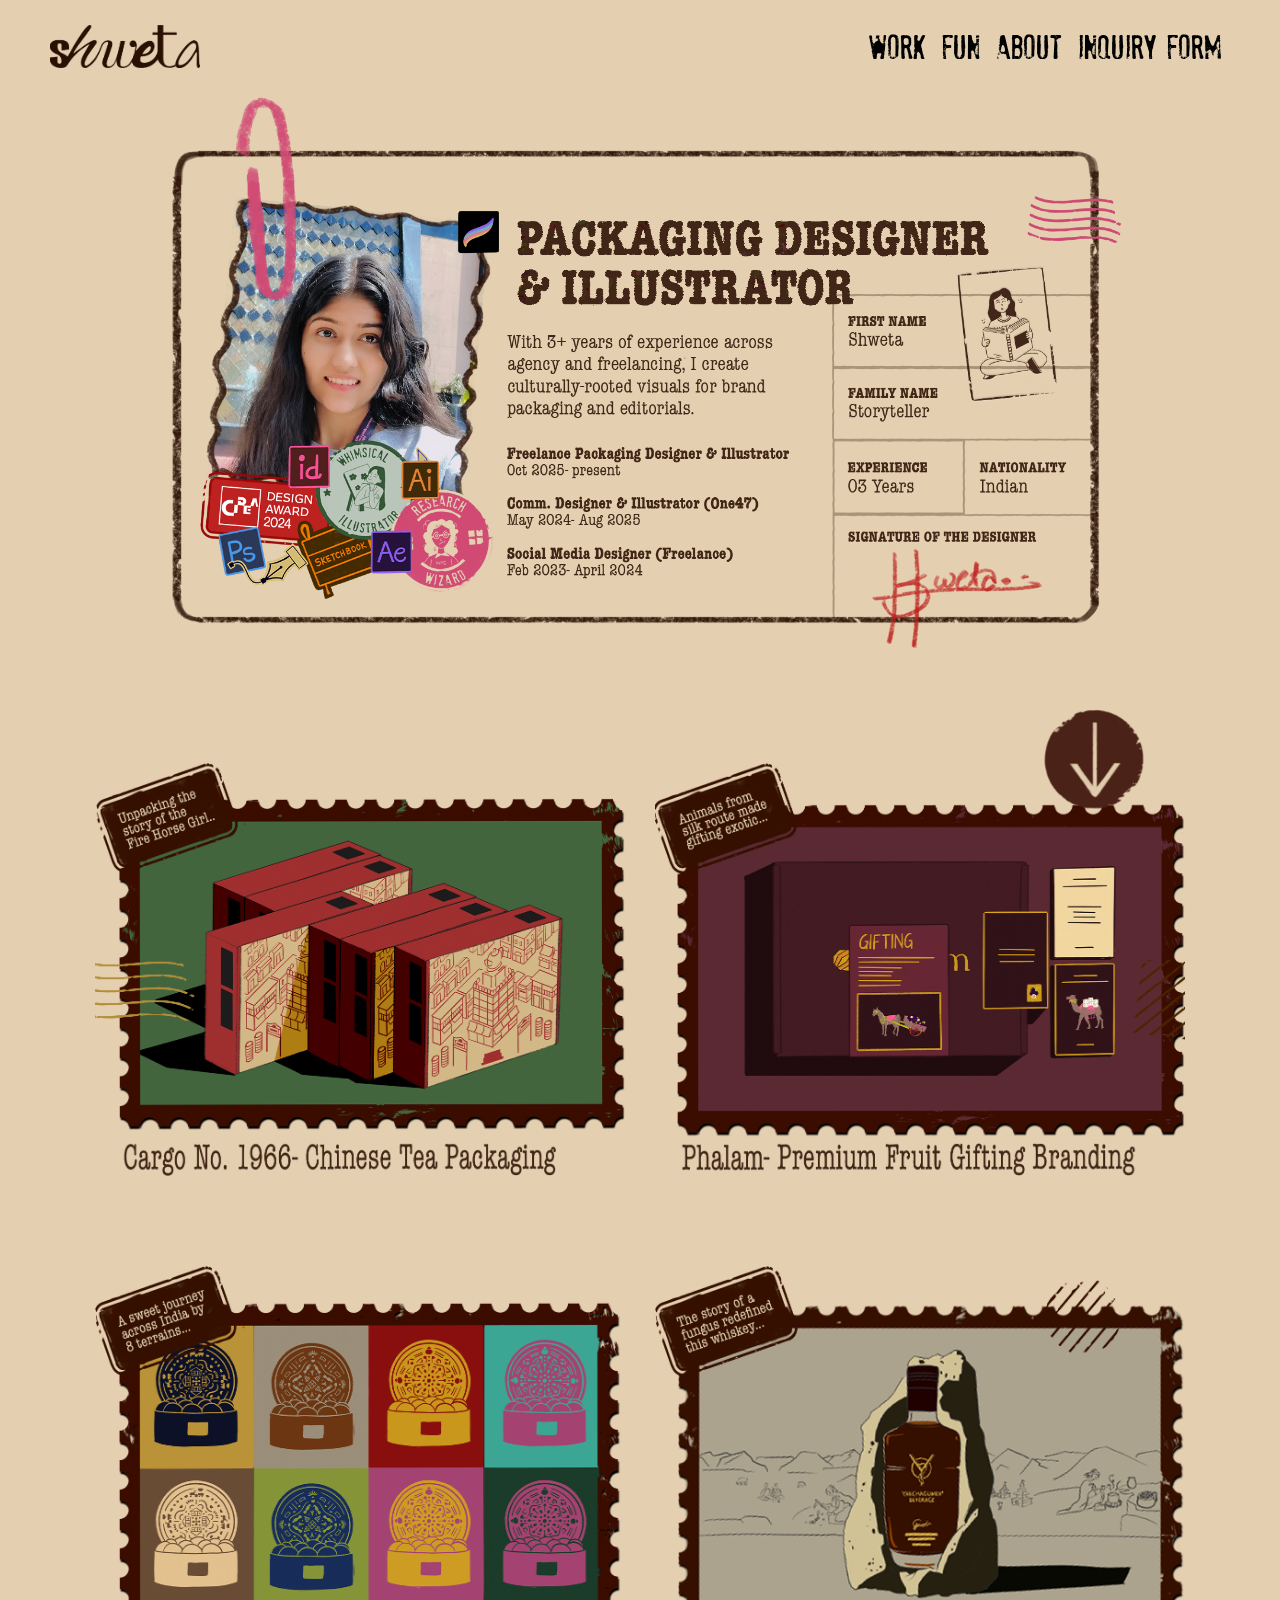
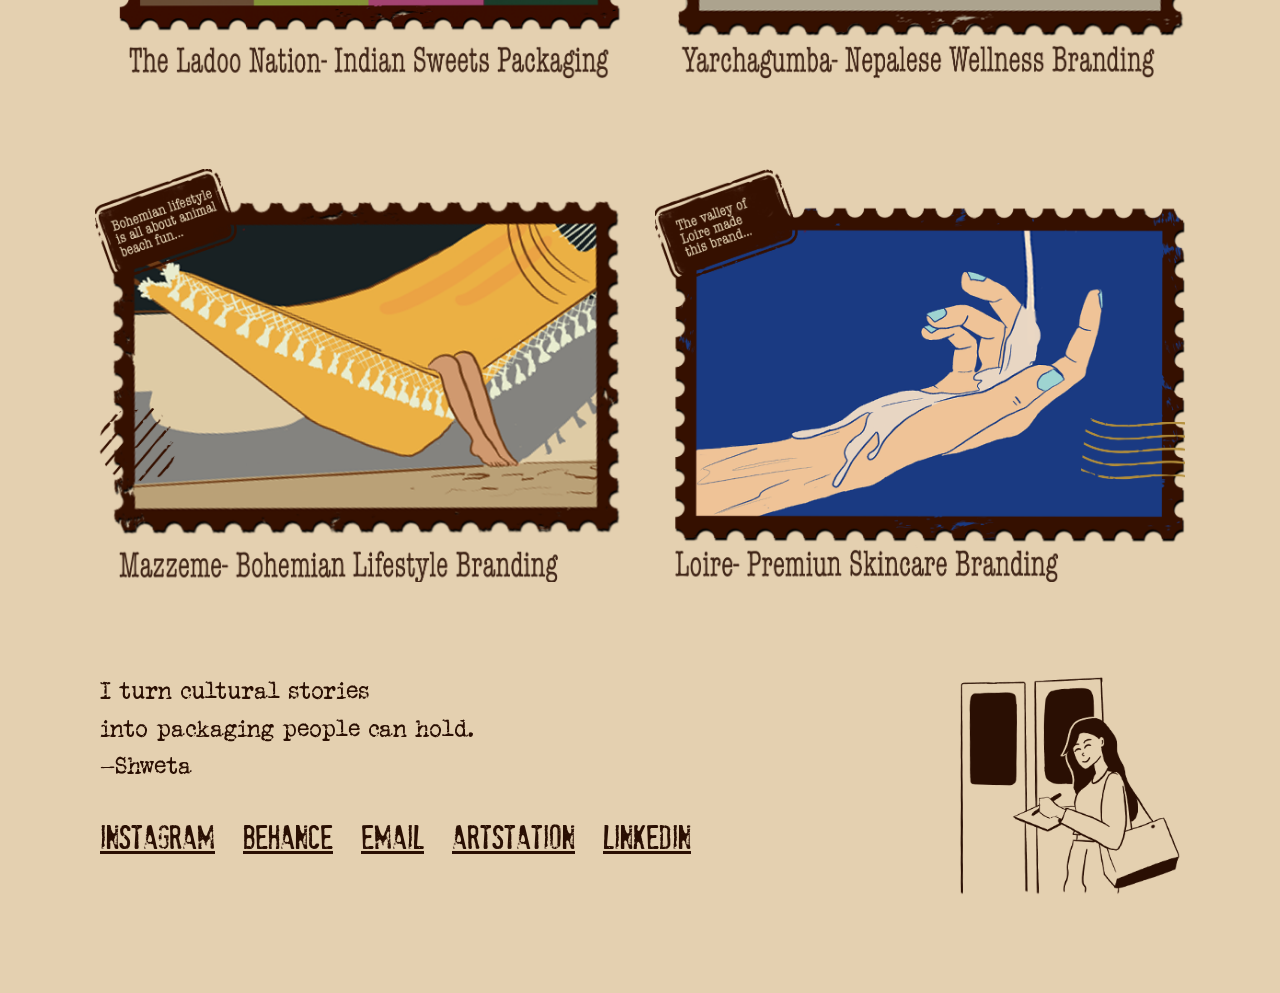
==== commit 964473cb: "Forth Commit" ====
--- a/index.html
+++ b/index.html
@@ -274,12 +274,12 @@
              <a href="Phalam.html">
                 <picture>
                     <!-- Mobile first -->
-                    <source srcset="Images/Home_Page/Phalam.png" media="(max-width: 767px)">
+                    <source srcset="Images/Home_Page/PHALAMpng" media="(max-width: 767px)">
                     <!-- Desktop -->
-                    <source srcset="Images/Home_Page/Phalam.png" media="(min-width: 768px)">
+                    <source srcset="Images/Home_Page/PHALAM.png" media="(min-width: 768px)">
 
                     <!-- Fallback -->
-                    <img src="Images/Home_Page/Phalam.png" alt="Responsive banner" class="img-fluid">
+                    <img src="Images/Home_Page/PHALAM.png" alt="Responsive banner" class="img-fluid">
                 </picture>
             </a>
         </div>
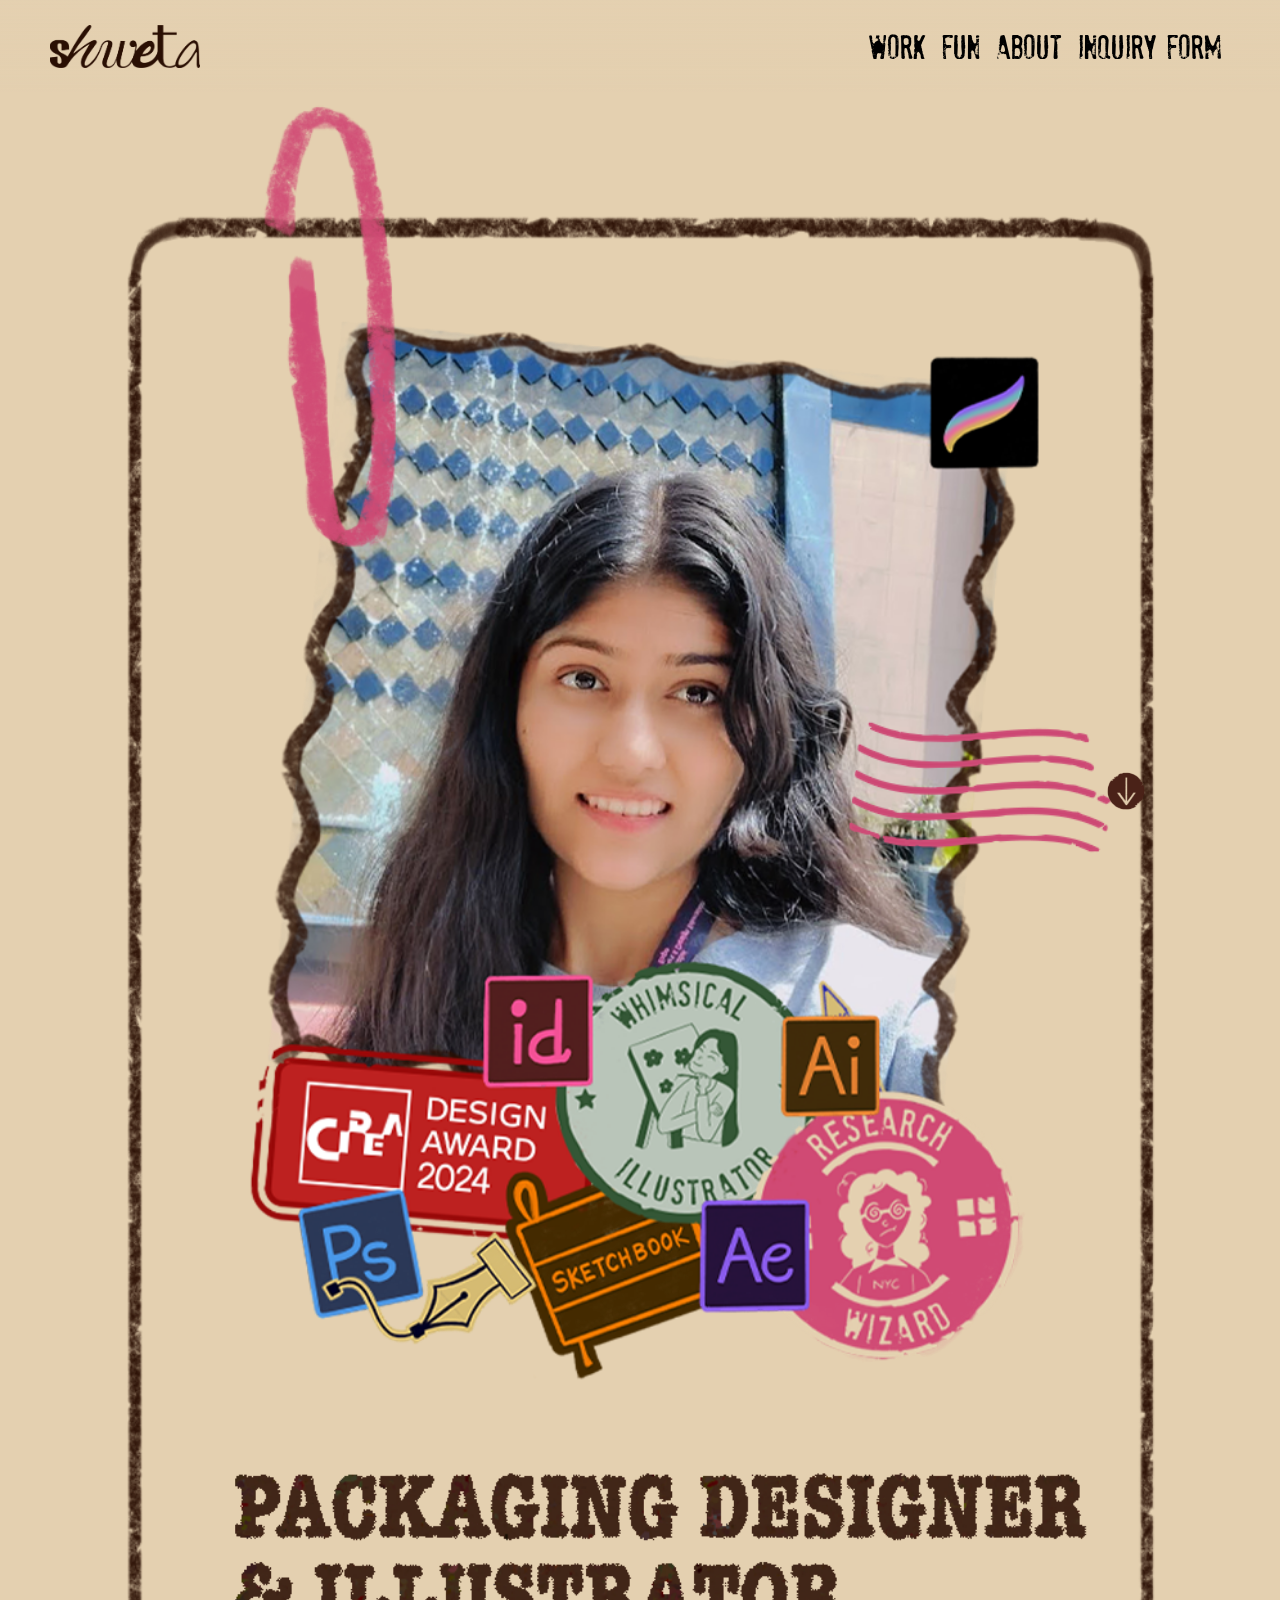
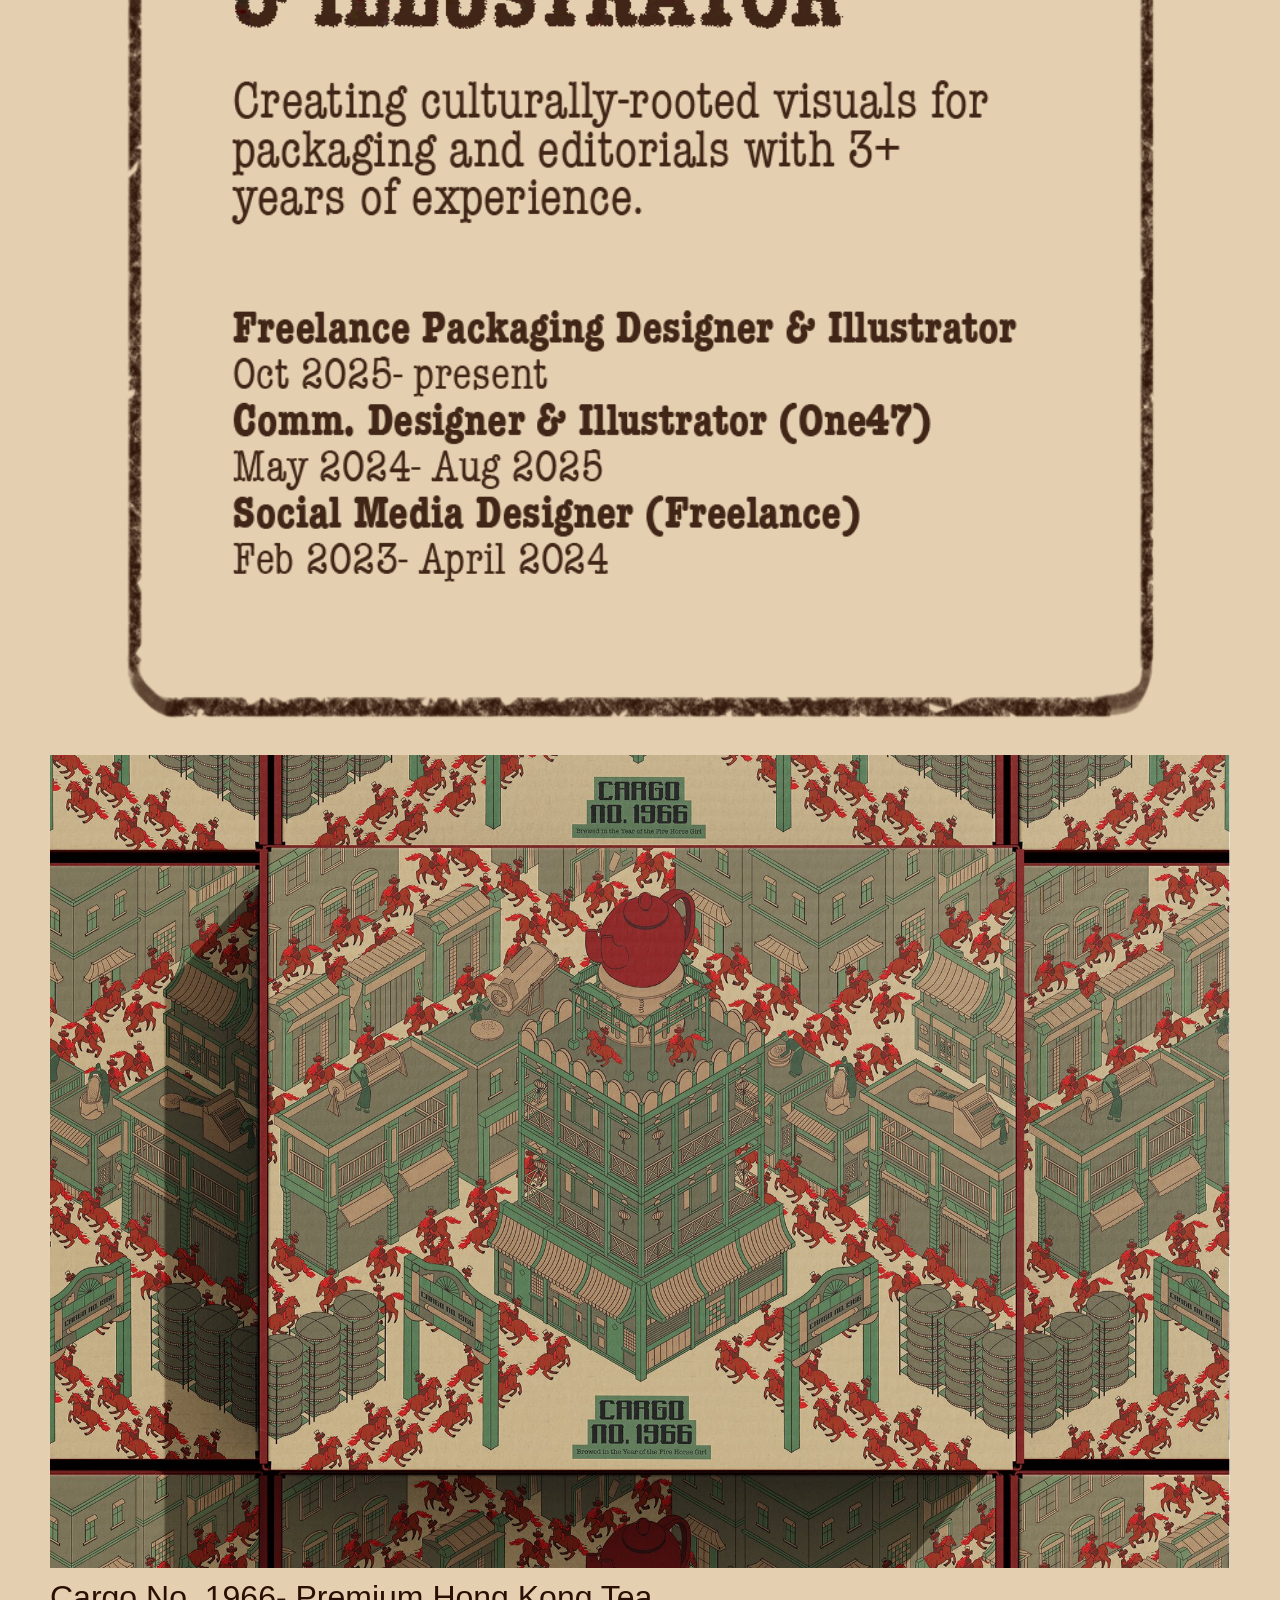
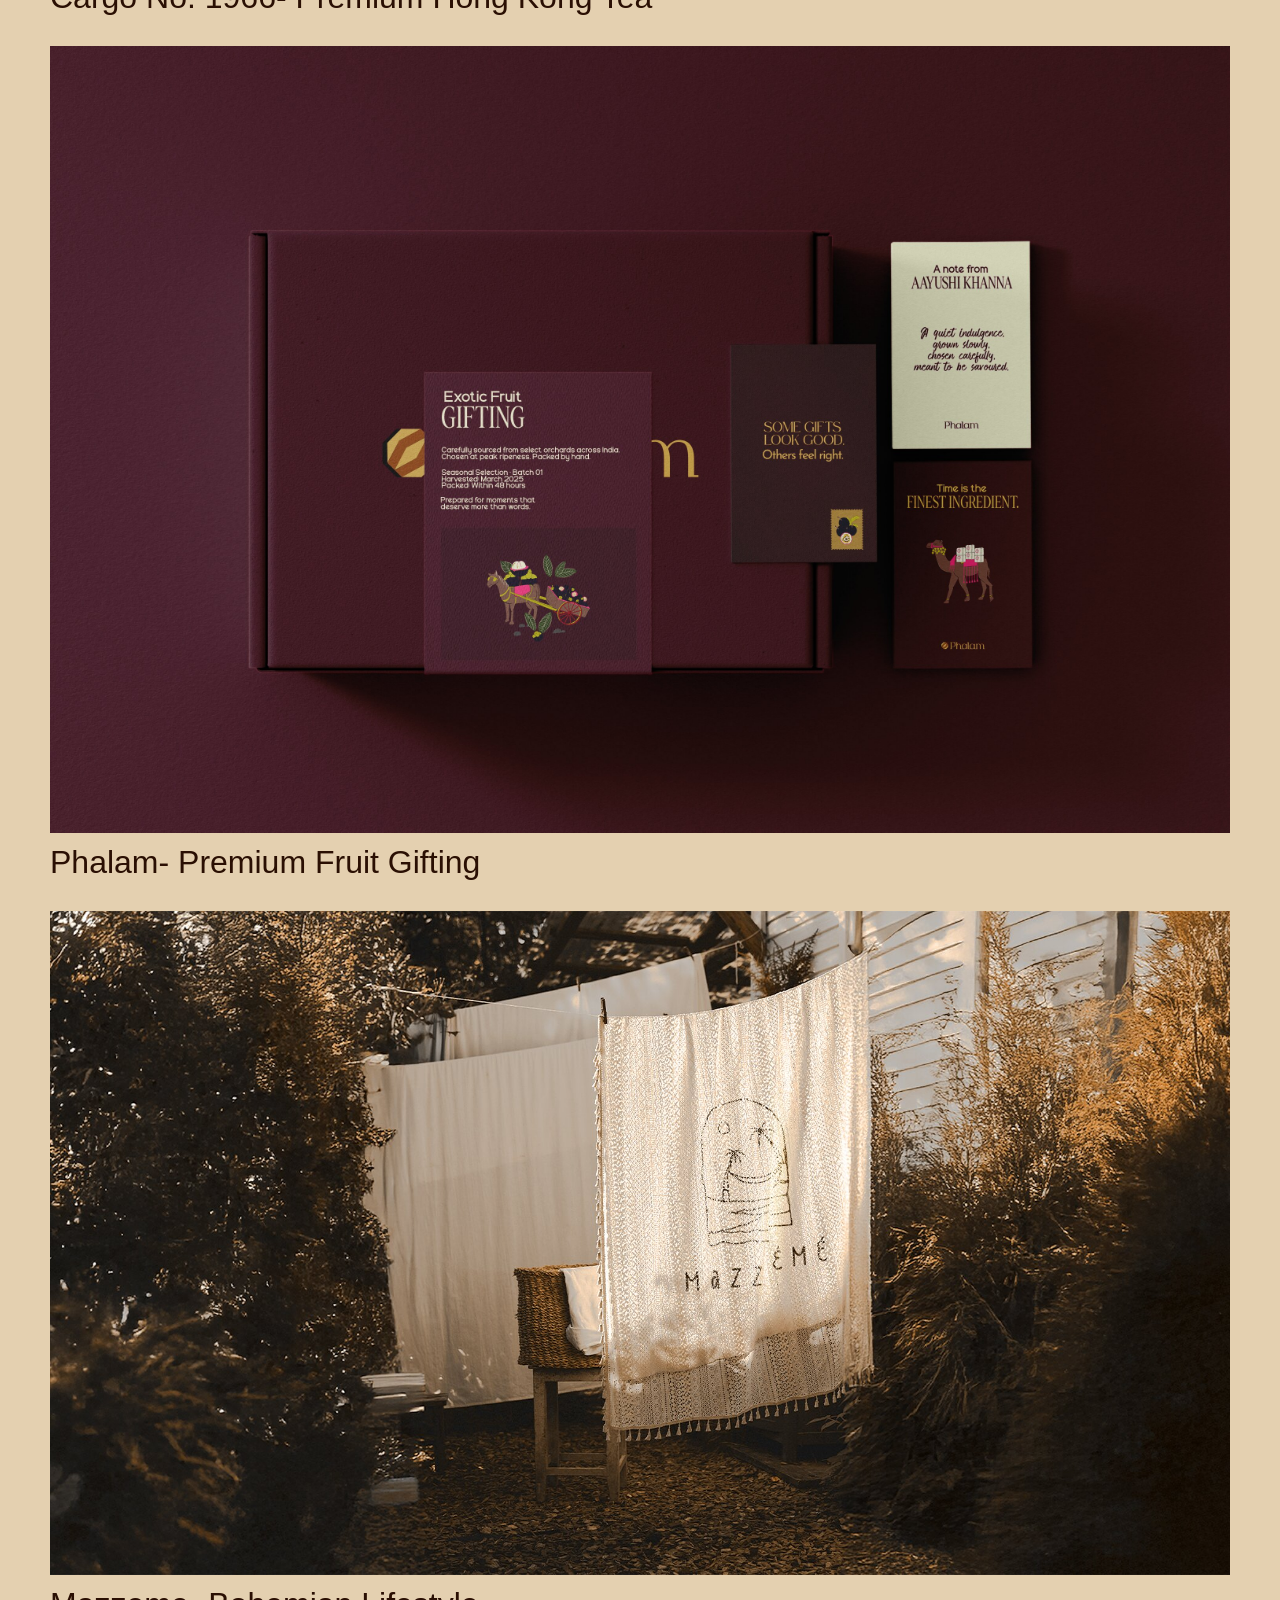
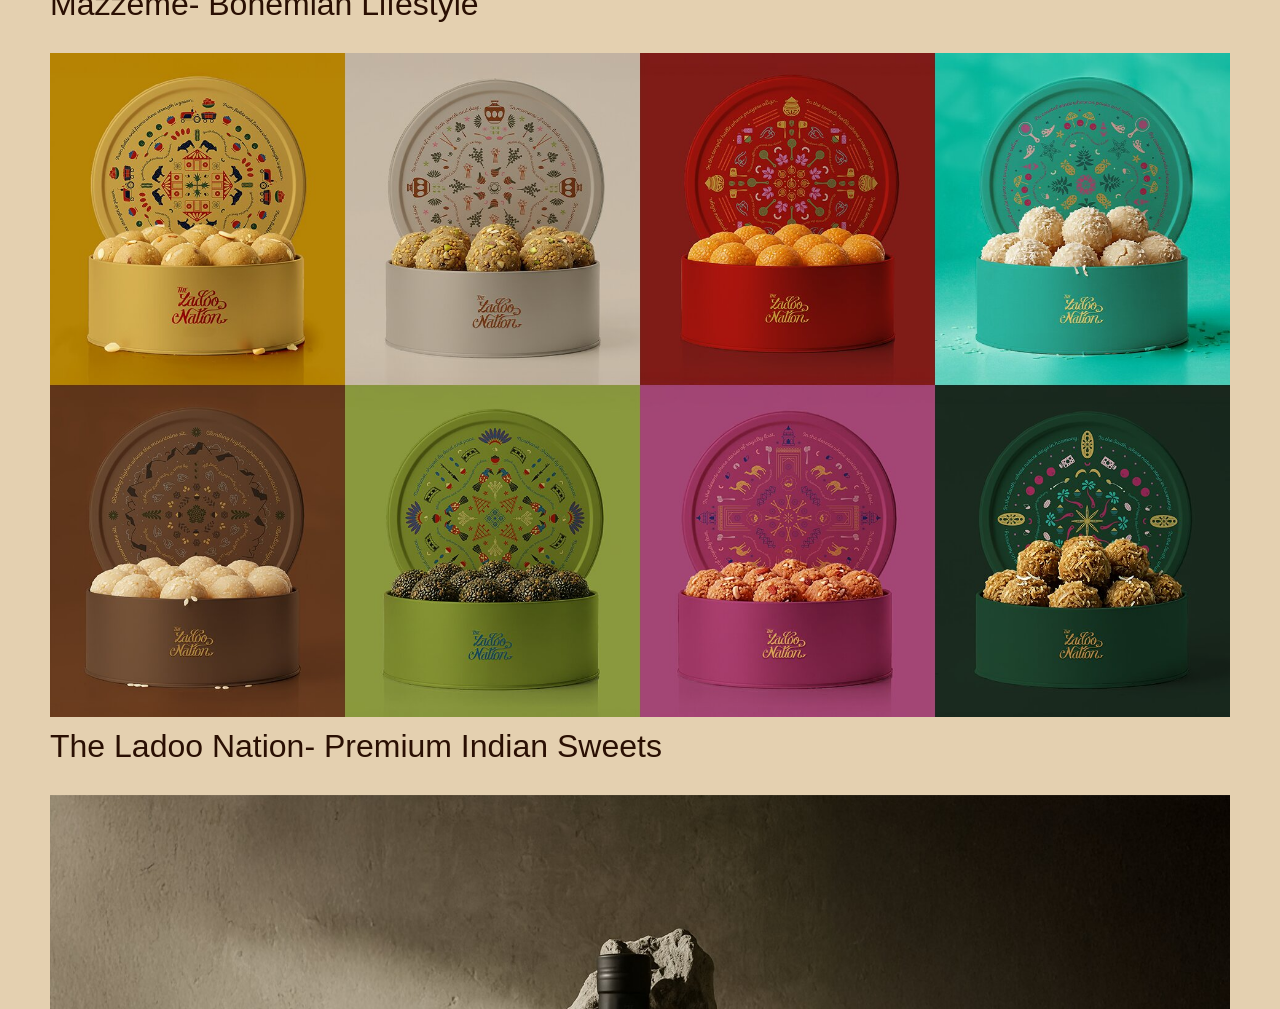
==== commit 4c6fe1cc: "first commit" ====
--- a/index.html
+++ b/index.html
@@ -52,11 +52,15 @@
             top: 0;
             width: 100%;
             z-index: 2;
-            background-color: #e4d0b0;
+            background: linear-gradient(
+    to bottom,
+    rgba(228, 208, 176, 1),   /* 100% opacity */
+    rgba(228, 208, 176, 0)    /* 0% opacity */
+  );
         }
 
         #image {
-             width: 8%;
+             width: 3%;
     position: fixed;
     right: 10px;   /* adjust as needed */
     bottom: 10px;
@@ -75,6 +79,13 @@
     }
 }
 
+h2{
+    font-family: 'American Typewriter Condensed', sans-serif;
+    color: #2a0f03 !important;
+    margin-top: 10px;
+    text-align: left !important;
+}
+
 
 
         @media (max-width: 991px) {
@@ -85,7 +96,7 @@
                 width: 100%;
                 height: 100vh;
                 background-color: #e4d0b0;
-                font-size: 100px !important;
+                font-size: 40px !important;
                 display: flex;
                 justify-content: center;
                 align-items: center;
@@ -104,12 +115,12 @@
                 display: flex;
                 flex-direction: column;
                 align-items: center;
-                font-size: 100px !important;
+                font-size: 40px !important;
             }
 
             .navbar-nav .nav-link {
-                font-size: 32px;
-                margin-bottom: 25px;
+                font-size: 20px;
+                margin-bottom: 10px !important;
             }
 
             .navbar-toggler {
@@ -118,12 +129,10 @@
             }
 
             .navbar-collapse .nav-link {
-                font-size: 70px !important;
+                font-size: 40px !important;
                 text-align: center;
             }
         }
-
-
 
 
 
@@ -255,93 +264,54 @@
     <!-----------------Projects------------------------>
 
 
-    <div id="work" class="row laptop_image_padding">
-        <div class="col-md-6 mobile_margin_below">
-            <a href="CARGO.html">
-                <picture>
-                    <!-- Mobile first -->
-                    <source srcset="Images/Home_Page/CARGO.png" media="(max-width: 767px)">
-                    <!-- Desktop -->
-                    <source srcset="Images/Home_Page/CARGO.png" media="(min-width: 768px)">
-
-                    <!-- Fallback -->
-                    <img src="Images/Home_Page/CARGO.png" alt="Responsive banner" class="img-fluid">
-                </picture>
-            </a>
-           
-        </div>
-        <div class="col-md-6 mobile_margin_below">
-             <a href="Phalam.html">
-                <picture>
-                    <!-- Mobile first -->
-                    <source srcset="Images/Home_Page/PHALAMpng" media="(max-width: 767px)">
-                    <!-- Desktop -->
-                    <source srcset="Images/Home_Page/PHALAM.png" media="(min-width: 768px)">
-
-                    <!-- Fallback -->
-                    <img src="Images/Home_Page/PHALAM.png" alt="Responsive banner" class="img-fluid">
-                </picture>
-            </a>
-        </div>
-    </div>
-
-
-    <div class="row laptop_image_padding">
-        <div class="col-md-6 mobile_margin_below">
-            <a href="LADOO.html">
-            <picture>
-                <!-- Mobile first -->
-                <source srcset="Images/Home_Page/LADOO.png" media="(max-width: 767px)">
-                <!-- Desktop -->
-                <source srcset="Images/Home_Page/LADOO.png" media="(min-width: 768px)">
-
-                <!-- Fallback -->
-                <img src="Images/Home_Page/LADOO.png" alt="Responsive banner" class="img-fluid">
-            </picture>
-        </a>
-        </div>
-        <div class="col-md-6 mobile_margin_below">
-            <a href="YARCHAGUMBA.html">
-                <picture>
-                    <!-- Mobile first -->
-                    <source srcset="Images/Home_Page/YARCHA.png" media="(max-width: 767px)">
-                    <!-- Desktop -->
-                    <source srcset="Images/Home_Page/YARCHA.png" media="(min-width: 768px)">
-
-                    <!-- Fallback -->
-                    <img src="Images/Home_Page/YARCHA.png" alt="Responsive banner" class="img-fluid">
-                </picture>
-            </a>
-        </div>
-    </div>
-
-     <div class="row laptop_image_padding">
-        <div class="col-md-6 mobile_margin_below">
-            <a href="MAZZEME.html">
-            <picture>
-                <!-- Mobile first -->
-                <source srcset="Images/Home_Page/MAZZEME.png" media="(max-width: 767px)">
-                <!-- Desktop -->
-                <source srcset="Images/Home_Page/MAZZEME.png" media="(min-width: 768px)">
-
-                <!-- Fallback -->
-                <img src="Images/Home_Page/MAZZEME.png" alt="Responsive banner" class="img-fluid">
-            </picture>
-        </a>
-        </div>
-        <div class="col-md-6 mobile_margin_below">
-            <a href="LOIRE.html">
-                <picture>
-                    <!-- Mobile first -->
-                    <source srcset="Images/Home_Page/LOIRE.png" media="(max-width: 767px)">
-                    <!-- Desktop -->
-                    <source srcset="Images/Home_Page/LOIRE.png" media="(min-width: 768px)">
-
-                    <!-- Fallback -->
-                    <img src="Images/Home_Page/LOIRE.png" alt="Responsive banner" class="img-fluid">
-                </picture>
-            </a>
-        </div>
+    <div class="project_margin" id="work">
+        <a href="CARGO.html">
+        <img src="Images/Cargo/SLIDE_004.jpg" width="100%">
+        
+                <h2>Cargo No. 1966- Premium Hong Kong Tea</h2>
+                </a>
+    </div>
+
+    <div class="project_margin">
+        <a href="Phalam.html">
+        <img src="Images/Phalam/BEHANCE_01.jpg" width="100%">
+        
+                <h2>Phalam- Premium Fruit Gifting</h2>
+                </a>
+    </div>
+
+    <div class="project_margin">
+        <a href="MAZZEME.html">
+        <img src="Images/Mazzeme/SLIDE_01-2.jpg" width="100%">
+        
+                <h2>Mazzeme- Bohemian Lifestyle</h2>
+                </a>
+    </div>
+
+    <div class="project_margin">
+        <a href="LADOO.html">
+        <img src="Images/Ladoo/SLIDE_05.jpg" width="100%">
+        
+                <h2>The Ladoo Nation- Premium Indian Sweets</h2>
+                </a>
+    </div>
+
+    <div class="project_margin">
+        <a href="YARCHAGUMBA.html">
+        <img src="Images/Yarchagumba/SLIDE_01.jpg" width="100%">
+        
+                <h2>Yarchagumba- Himalayan Luxury Wellness</h2>
+                </a>
+    </div>
+
+    
+
+    <div class="project_margin">
+        <a href="LOIRE.html">
+        <img src="Images/Loire/SLIDE_01.jpg" width="100%">
+        
+                <h2>Loire- French Valley-inspired Skincare</h2>
+                </a>
     </div>
 
 
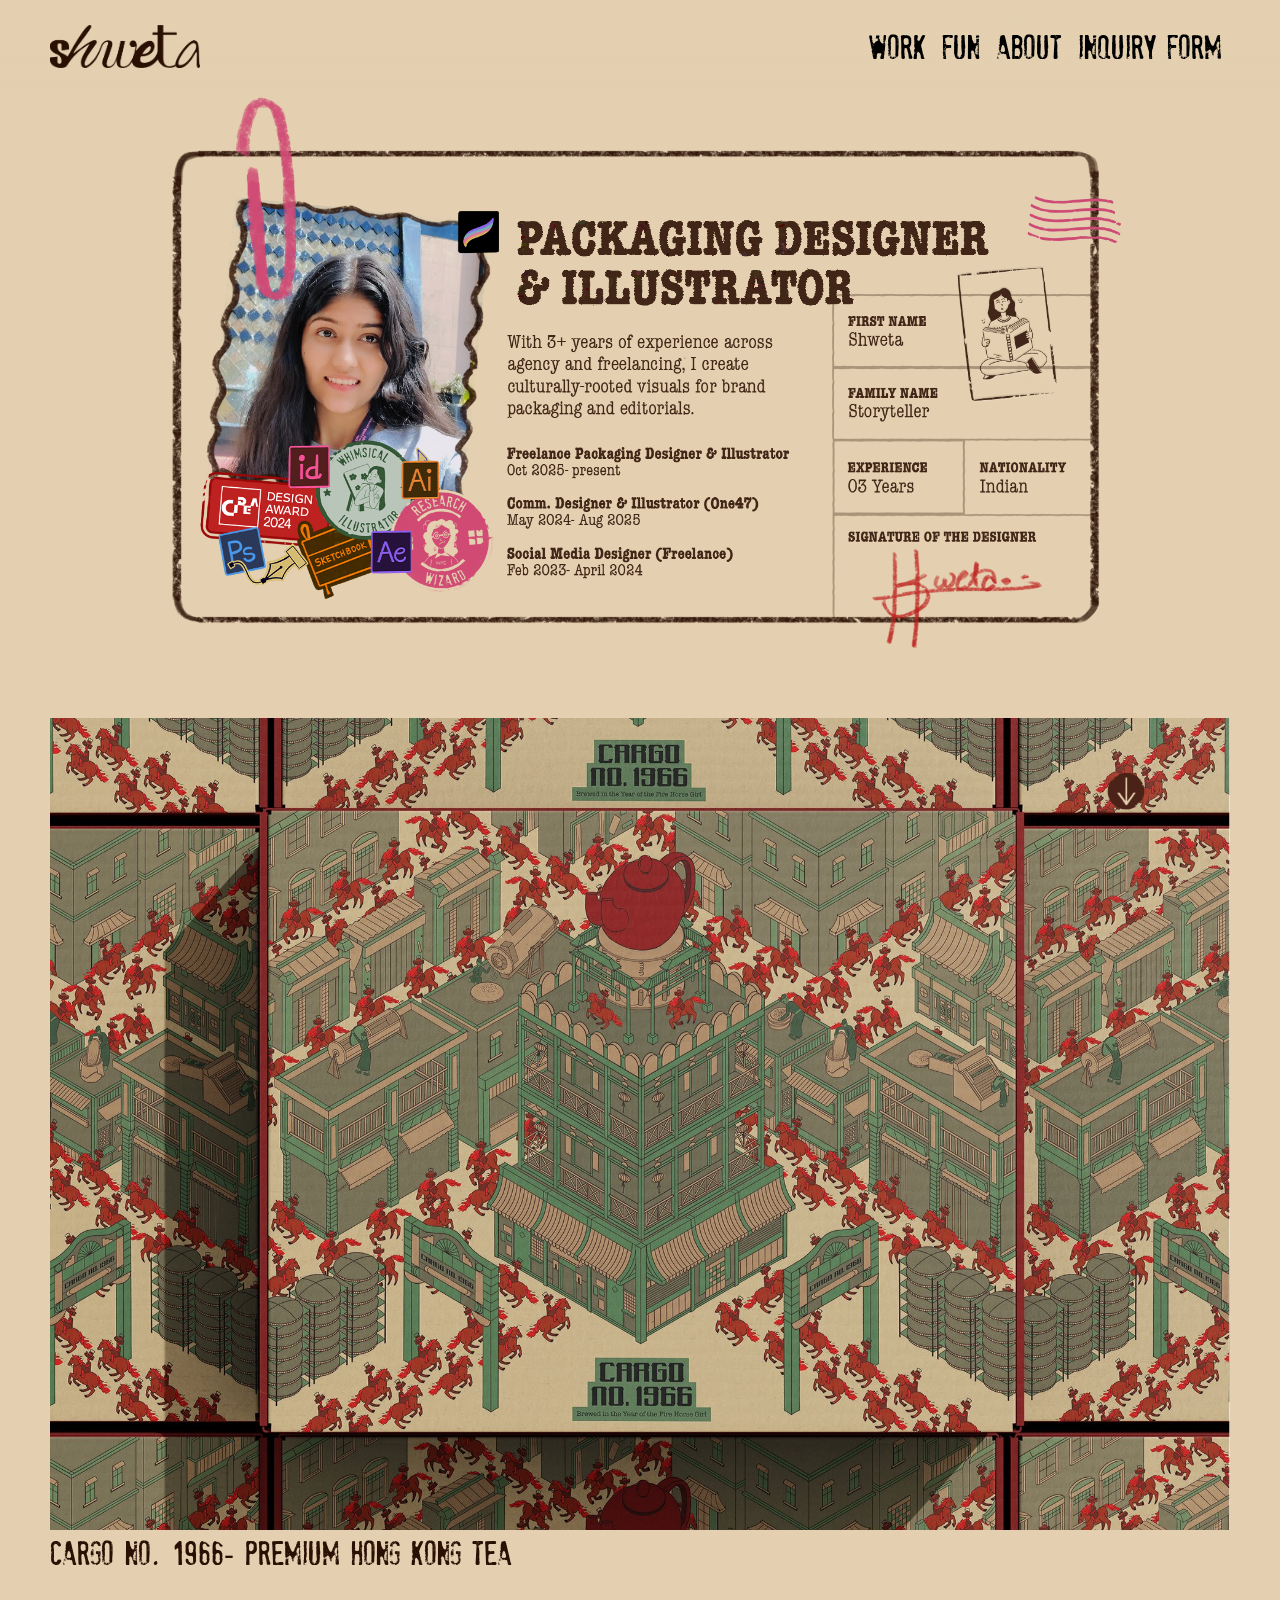
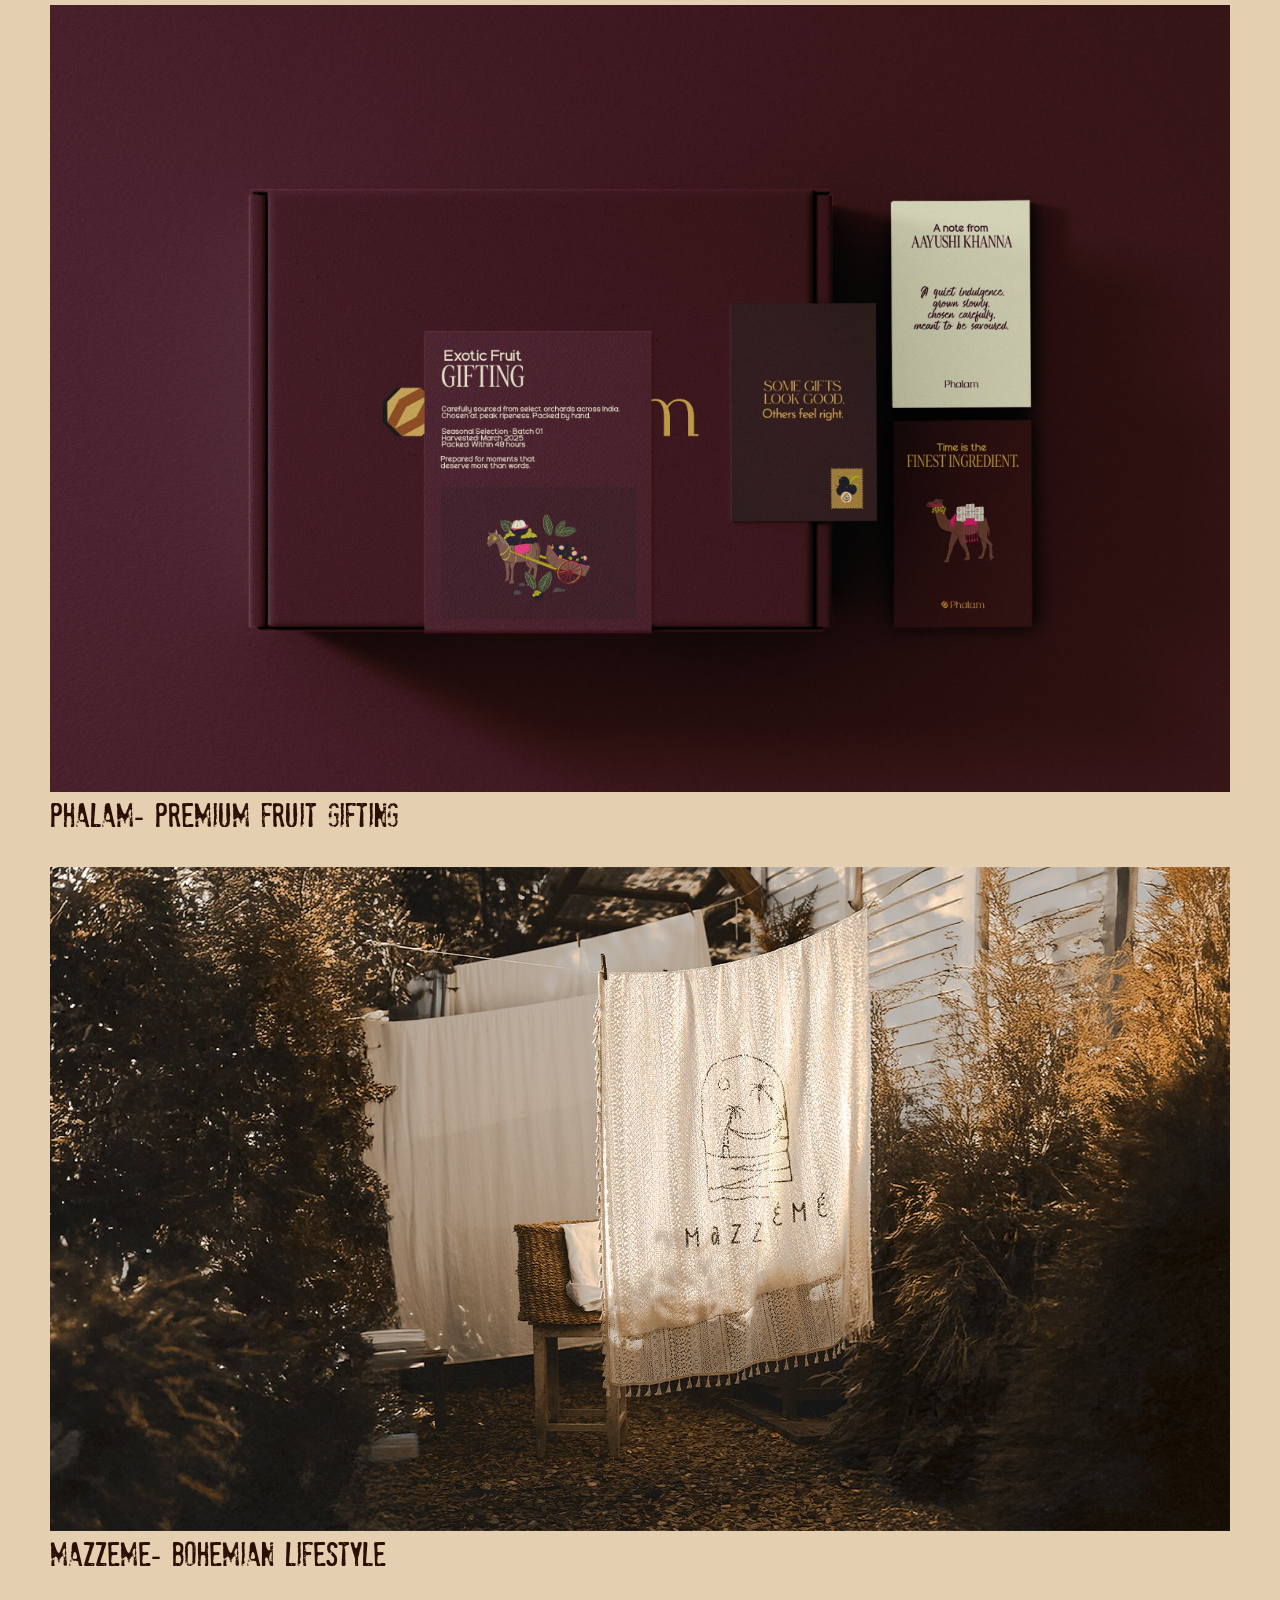
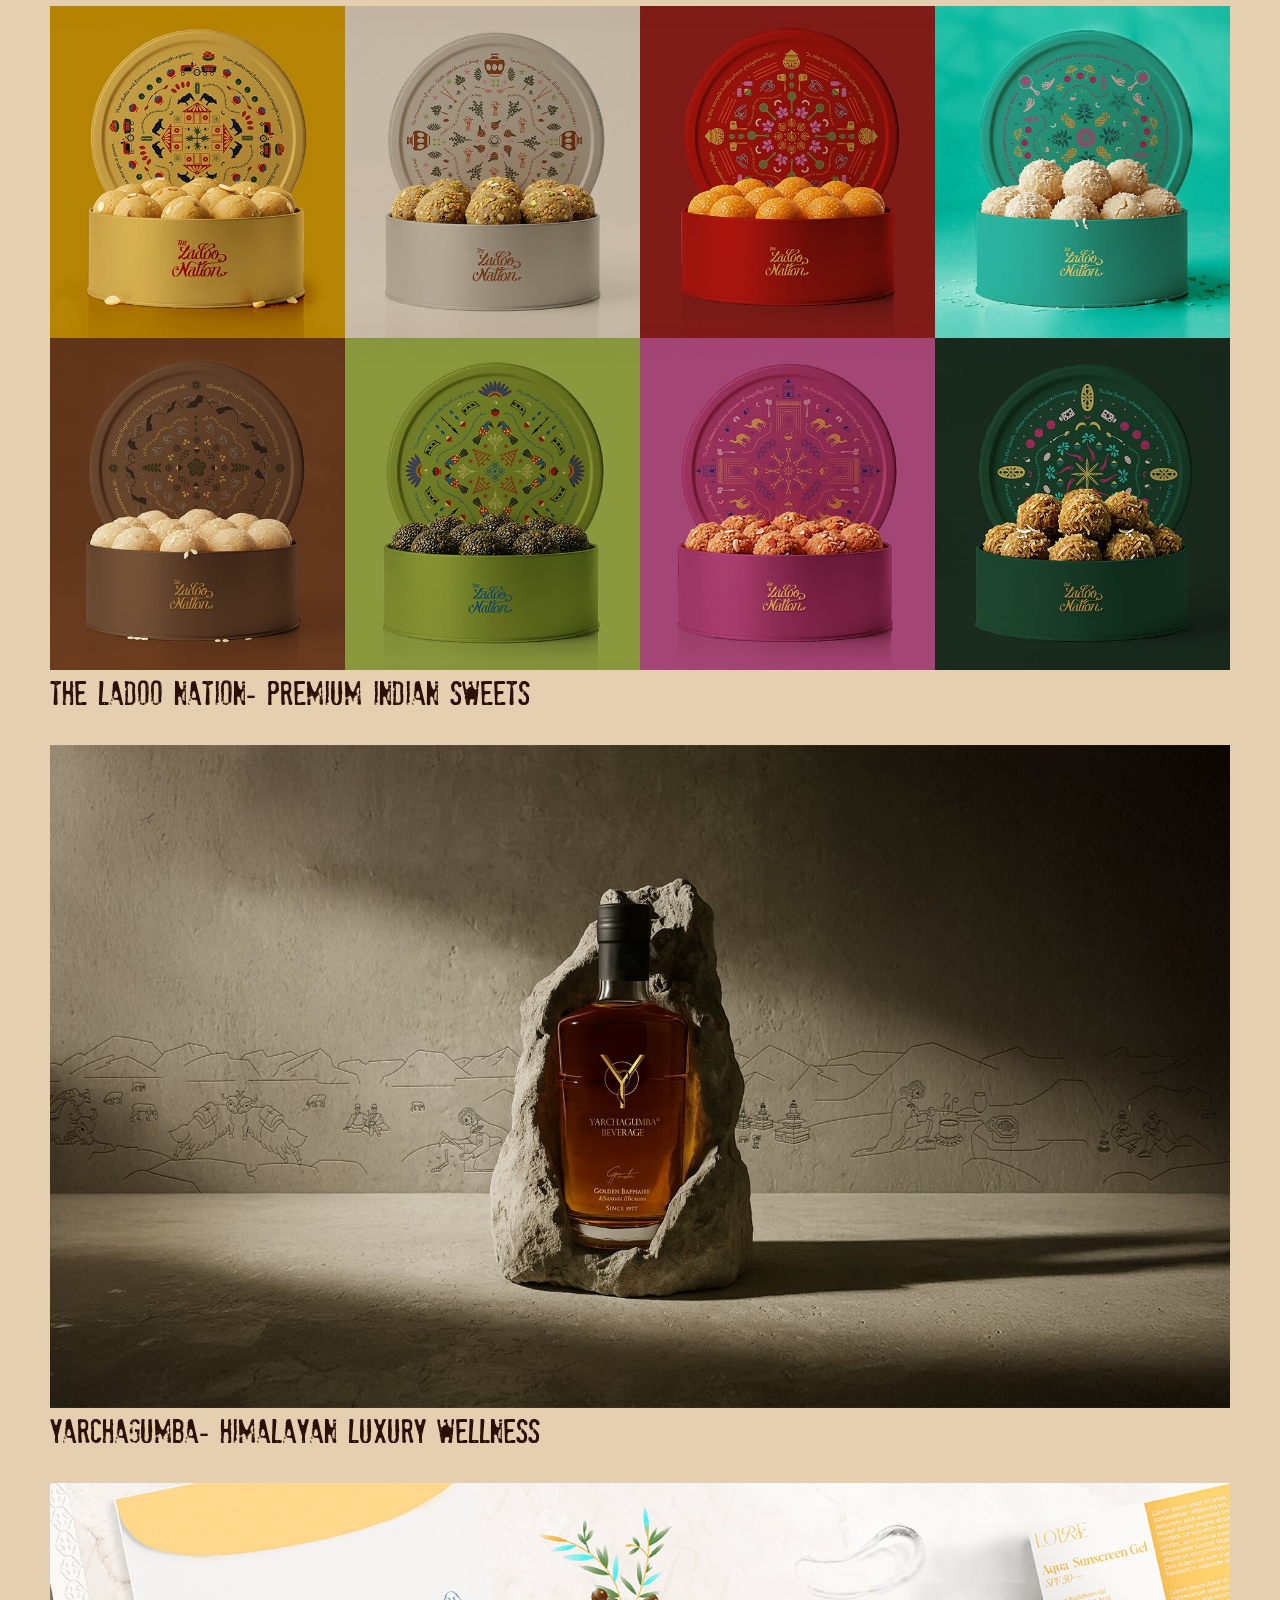
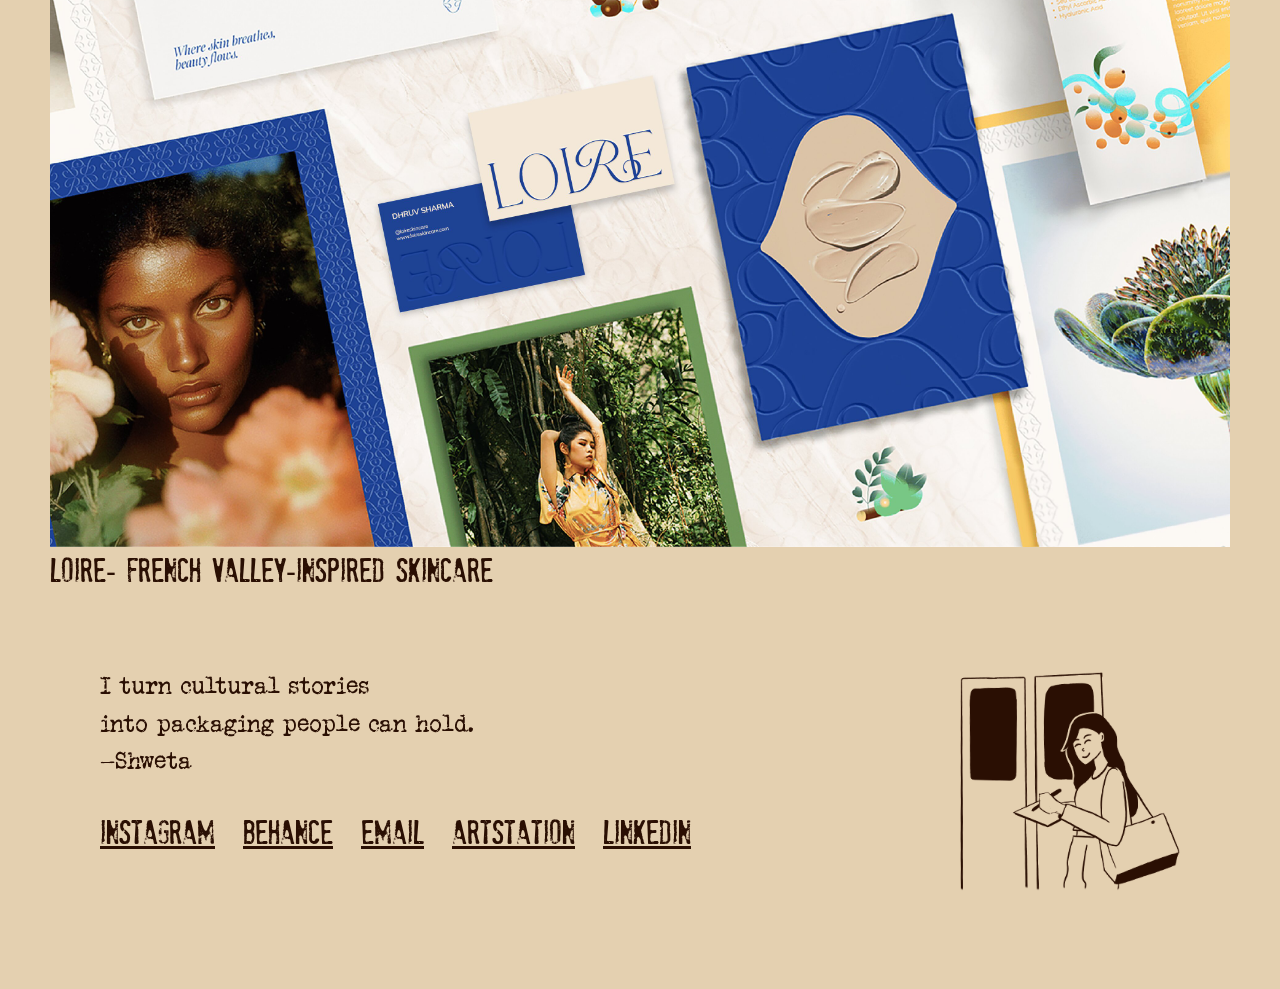
==== commit 502d1089: "Updated homepage design" ====
--- a/index.html
+++ b/index.html
@@ -79,11 +79,16 @@
     }
 }
 
-h2{
-    font-family: 'American Typewriter Condensed', sans-serif;
+.titles{
+    text-align: left !important;
+    text-decoration: none !important;
+        color: #2a0f03 !important;
+
+}
+
+.titles:hover {
+    opacity: 0.5 !important;
     color: #2a0f03 !important;
-    margin-top: 10px;
-    text-align: left !important;
 }
 
 
@@ -267,32 +272,34 @@
     <div class="project_margin" id="work">
         <a href="CARGO.html">
         <img src="Images/Cargo/SLIDE_004.jpg" width="100%">
+        <p class="mb-2 titles">
+                        Cargo No. 1966- Premium Hong Kong Tea</p>
         
-                <h2>Cargo No. 1966- Premium Hong Kong Tea</h2>
                 </a>
     </div>
 
     <div class="project_margin">
         <a href="Phalam.html">
         <img src="Images/Phalam/BEHANCE_01.jpg" width="100%">
+        <p class="mb-2 titles">
+                        Phalam- Premium Fruit Gifting</p>
         
-                <h2>Phalam- Premium Fruit Gifting</h2>
                 </a>
     </div>
 
     <div class="project_margin">
         <a href="MAZZEME.html">
         <img src="Images/Mazzeme/SLIDE_01-2.jpg" width="100%">
-        
-                <h2>Mazzeme- Bohemian Lifestyle</h2>
+        <p class="mb-2 titles">
+                        Mazzeme- Bohemian Lifestyle</p>
                 </a>
     </div>
 
     <div class="project_margin">
         <a href="LADOO.html">
         <img src="Images/Ladoo/SLIDE_05.jpg" width="100%">
-        
-                <h2>The Ladoo Nation- Premium Indian Sweets</h2>
+        <p class="mb-2 titles">
+                        The Ladoo Nation- Premium Indian Sweets</p>
                 </a>
     </div>
 
@@ -300,7 +307,7 @@
         <a href="YARCHAGUMBA.html">
         <img src="Images/Yarchagumba/SLIDE_01.jpg" width="100%">
         
-                <h2>Yarchagumba- Himalayan Luxury Wellness</h2>
+                <p class="mb-2 titles">Yarchagumba- Himalayan Luxury Wellness</p>
                 </a>
     </div>
 
@@ -310,7 +317,7 @@
         <a href="LOIRE.html">
         <img src="Images/Loire/SLIDE_01.jpg" width="100%">
         
-                <h2>Loire- French Valley-inspired Skincare</h2>
+                <p class="mb-2 titles">Loire- French Valley-inspired Skincare</p>
                 </a>
     </div>
 
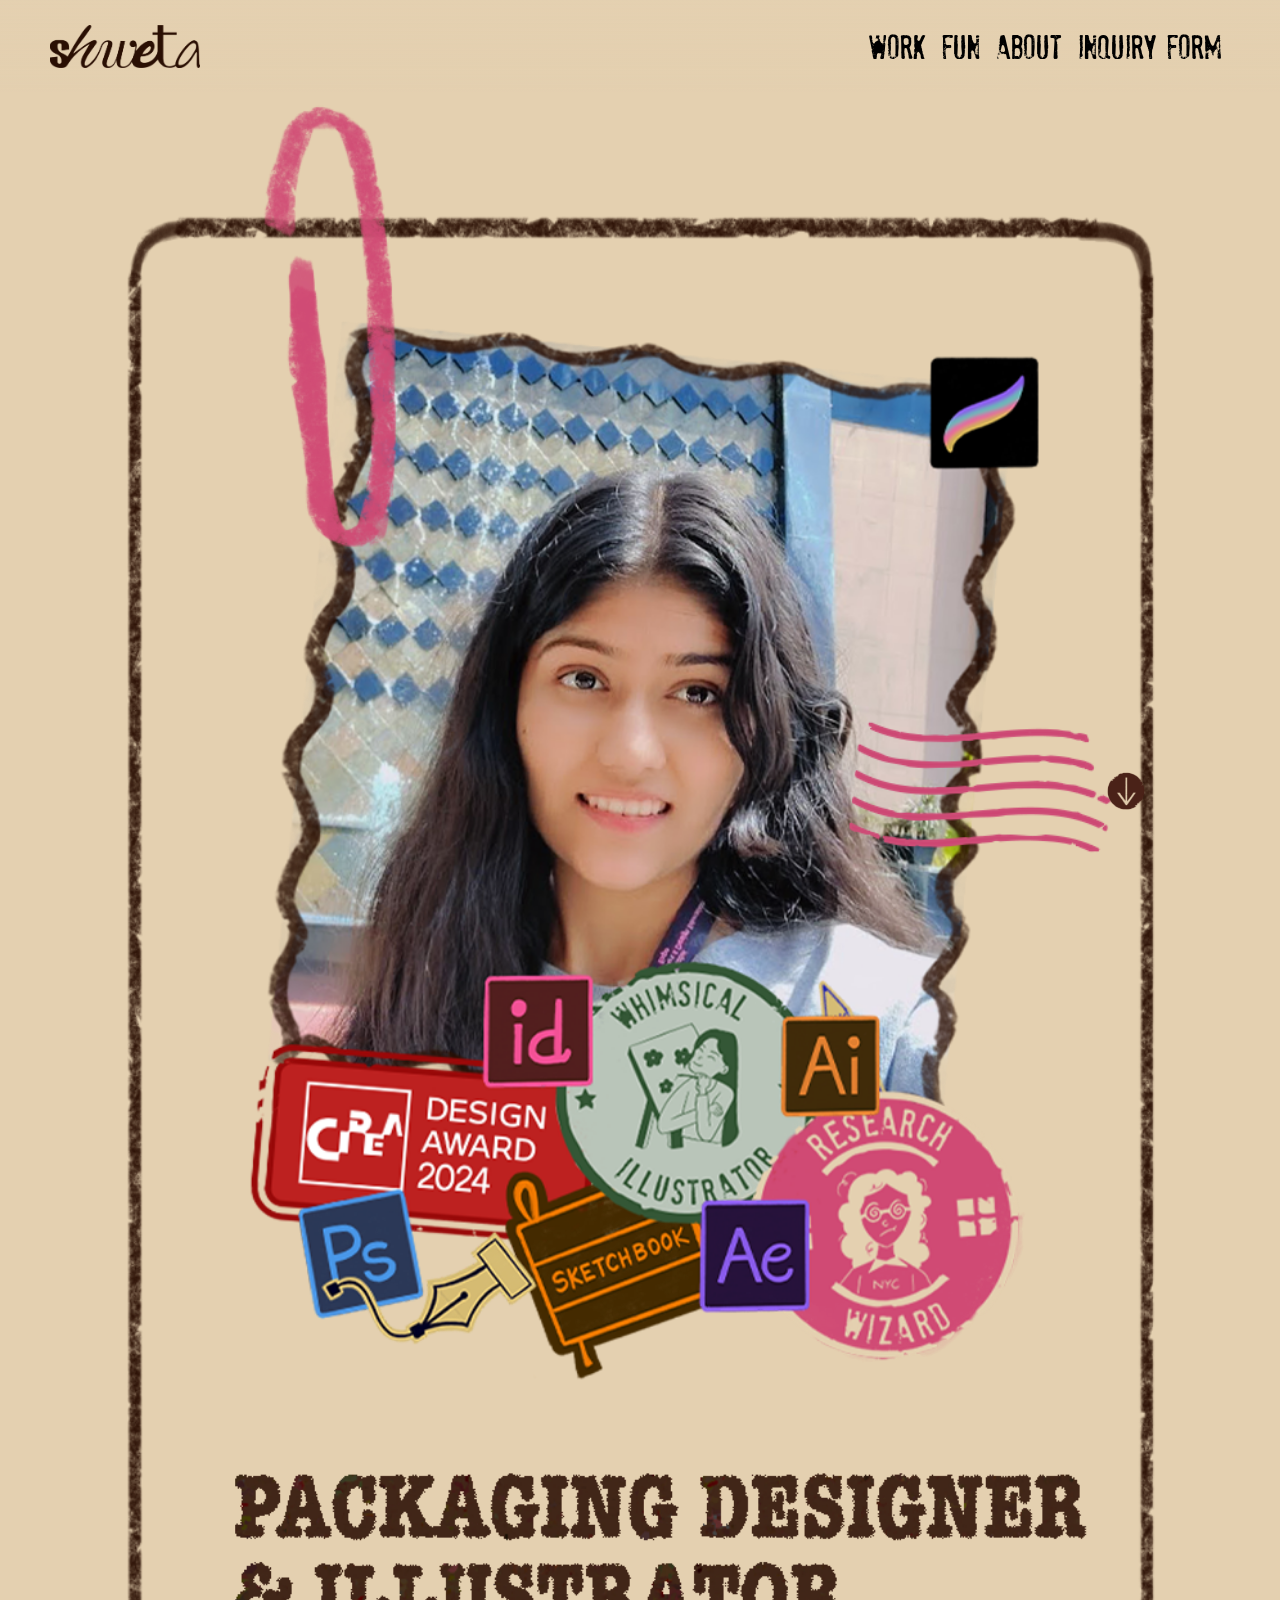
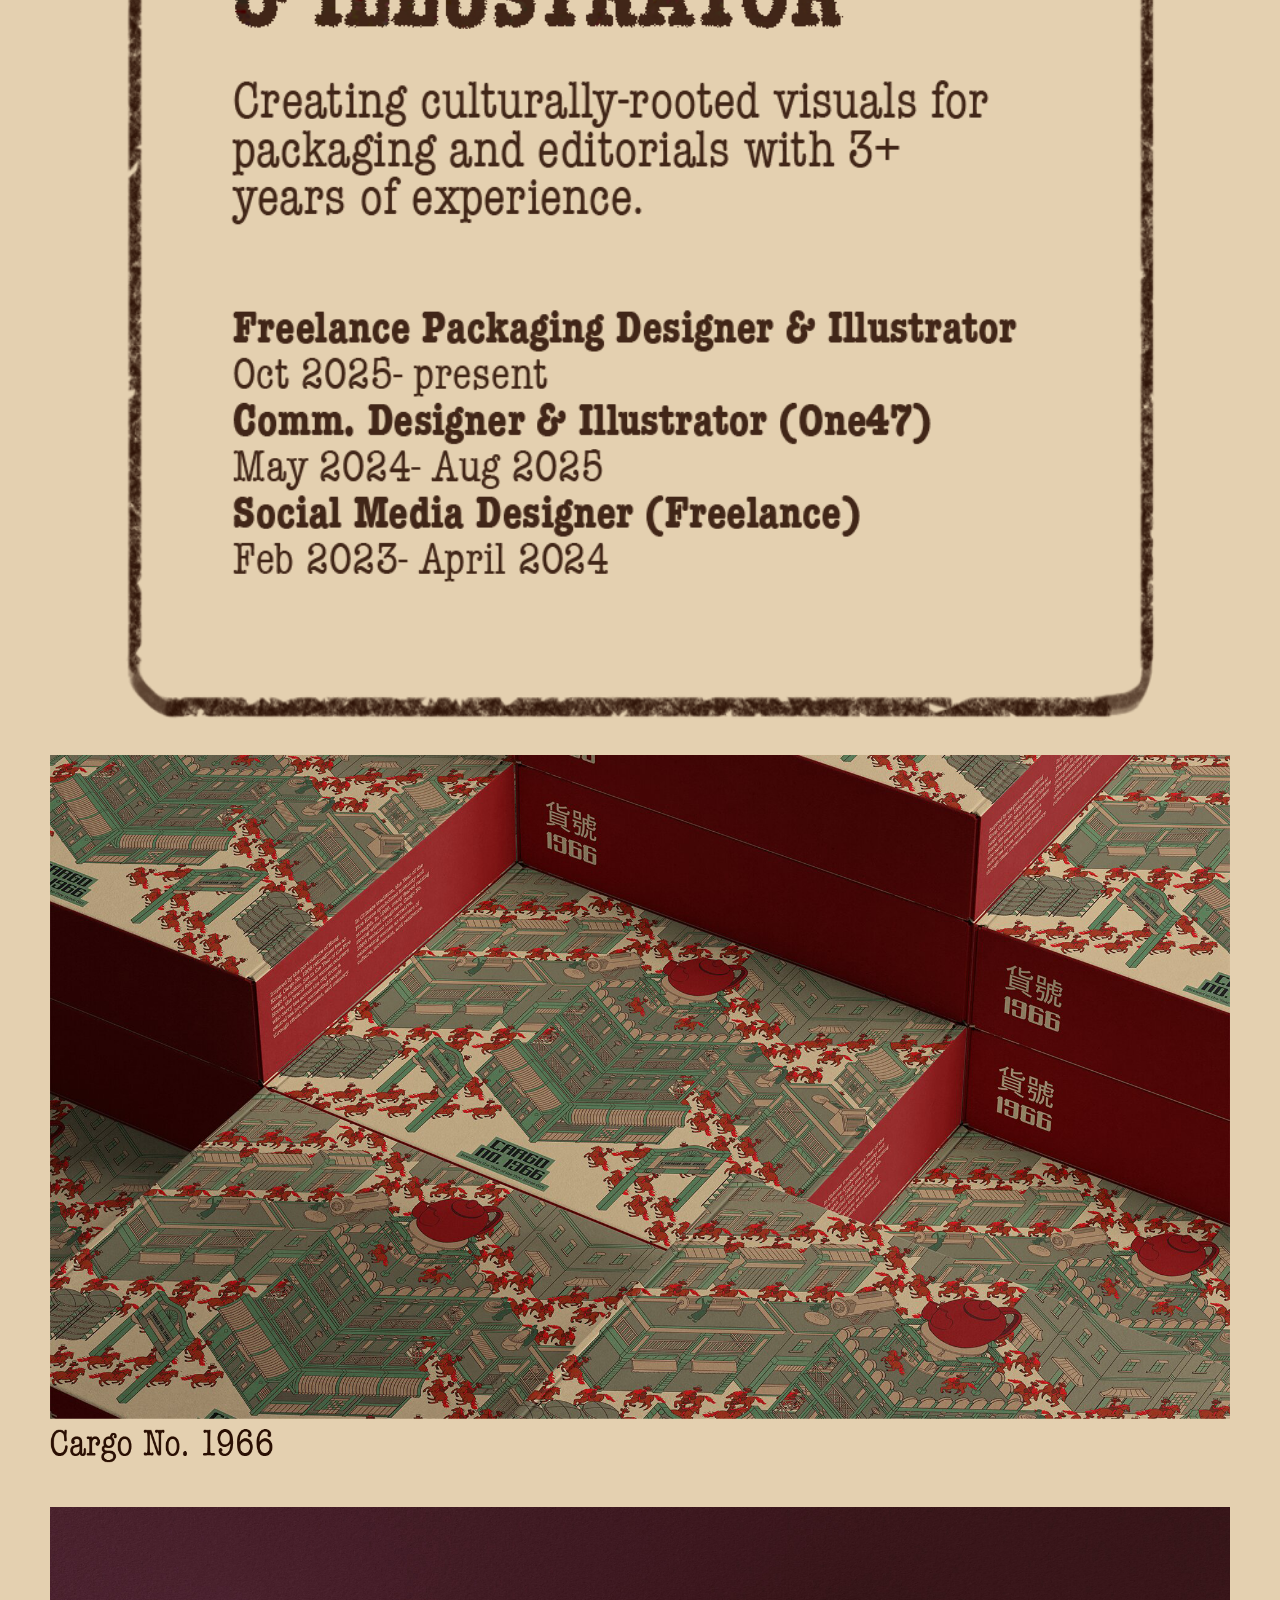
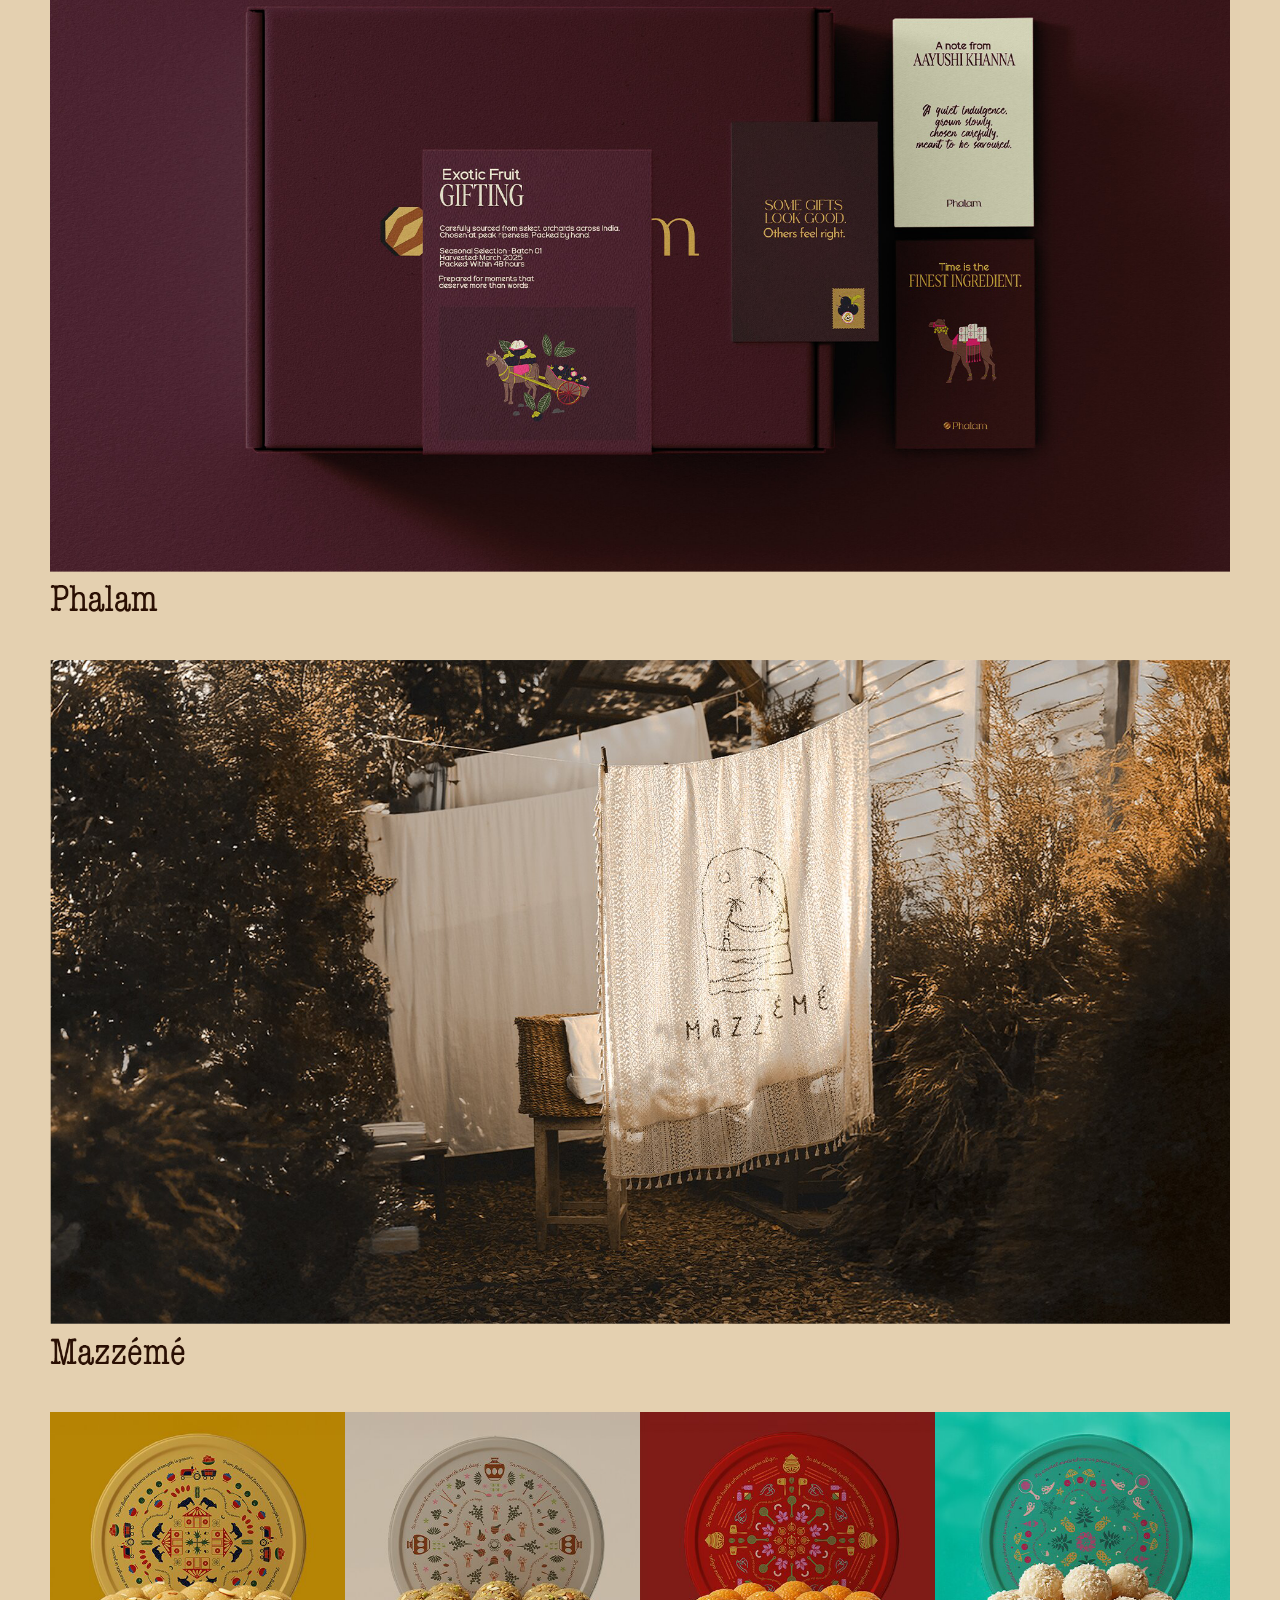
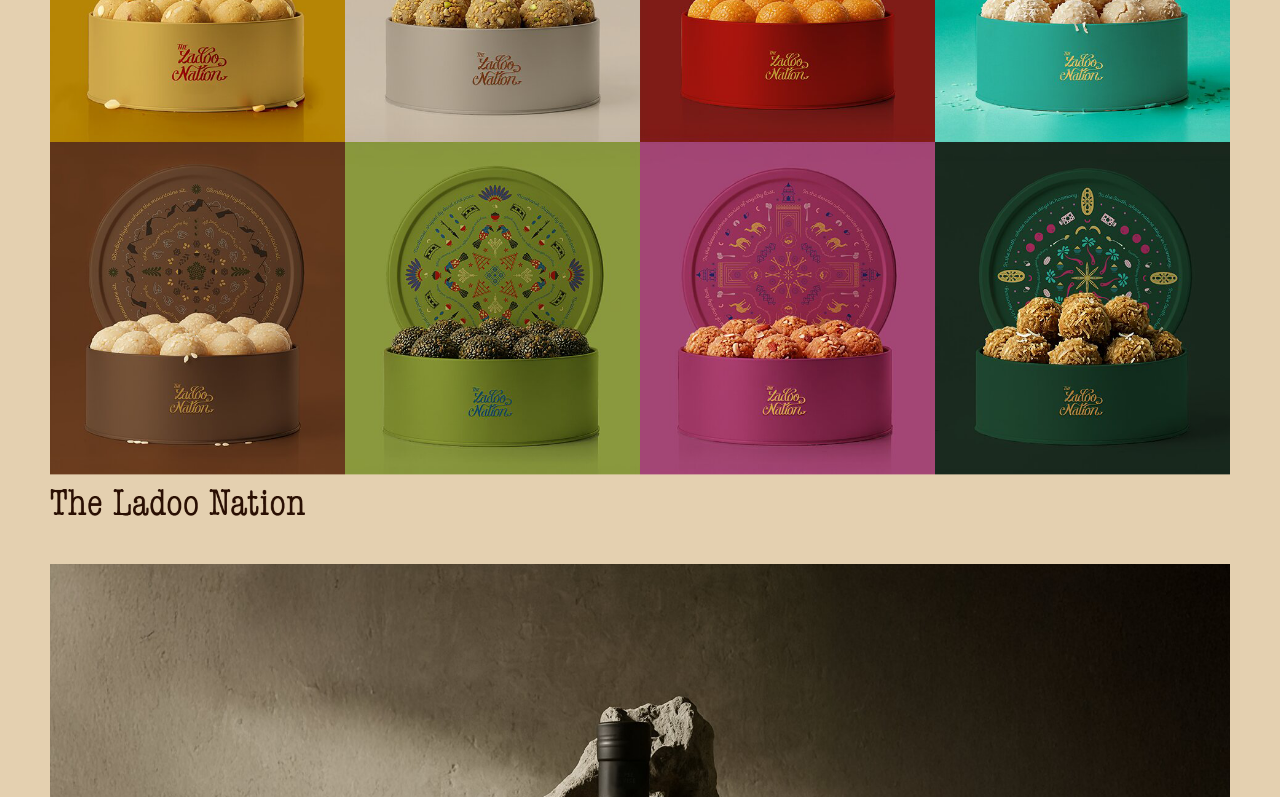
==== commit 2ed756ac: "new" ====
--- a/index.html
+++ b/index.html
@@ -14,6 +14,14 @@
     <link rel="stylesheet" media="(min-width:1201px)" href="wide.css">
     <title>Shweta | Portfolio</title>
 
+    <script>
+  window.dataLayer = window.dataLayer || [];
+  function gtag(){dataLayer.push(arguments);}
+  gtag('js', new Date());
+
+  gtag('config', 'G-ZQY3RR005E');
+</script>  
+
     <style>
 
         html {
@@ -86,9 +94,9 @@
 
 }
 
-.titles:hover {
-    opacity: 0.5 !important;
-    color: #2a0f03 !important;
+.project_margin img:hover {
+   
+    scale: 1.02 !important;
 }
 
 
@@ -271,53 +279,45 @@
 
     <div class="project_margin" id="work">
         <a href="CARGO.html">
-        <img src="Images/Cargo/SLIDE_004.jpg" width="100%">
-        <p class="mb-2 titles">
-                        Cargo No. 1966- Premium Hong Kong Tea</p>
+        <img src="Images/Home_Page/CARGO.png" width="100%">
+
         
                 </a>
     </div>
 
     <div class="project_margin">
         <a href="Phalam.html">
-        <img src="Images/Phalam/BEHANCE_01.jpg" width="100%">
-        <p class="mb-2 titles">
-                        Phalam- Premium Fruit Gifting</p>
+        <img src="Images/Home_Page/PHALAM.png" width="100%">
+        
         
                 </a>
     </div>
 
     <div class="project_margin">
         <a href="MAZZEME.html">
-        <img src="Images/Mazzeme/SLIDE_01-2.jpg" width="100%">
-        <p class="mb-2 titles">
-                        Mazzeme- Bohemian Lifestyle</p>
+        <img src="Images/Home_Page/MAZZEME.png" width="100%">
+        
                 </a>
     </div>
 
     <div class="project_margin">
         <a href="LADOO.html">
-        <img src="Images/Ladoo/SLIDE_05.jpg" width="100%">
-        <p class="mb-2 titles">
-                        The Ladoo Nation- Premium Indian Sweets</p>
+        <img src="Images/Home_Page/LADOO.png" width="100%">
+       
                 </a>
     </div>
 
     <div class="project_margin">
         <a href="YARCHAGUMBA.html">
-        <img src="Images/Yarchagumba/SLIDE_01.jpg" width="100%">
-        
-                <p class="mb-2 titles">Yarchagumba- Himalayan Luxury Wellness</p>
-                </a>
-    </div>
-
-    
+        <img src="Images/Home_Page/YARCHA.png" width="100%">
+        
+                </a>
+    </div>
 
     <div class="project_margin">
         <a href="LOIRE.html">
-        <img src="Images/Loire/SLIDE_01.jpg" width="100%">
-        
-                <p class="mb-2 titles">Loire- French Valley-inspired Skincare</p>
+        <img src="Images/Home_Page/LOIRE.png" width="100%">
+        
                 </a>
     </div>
 
